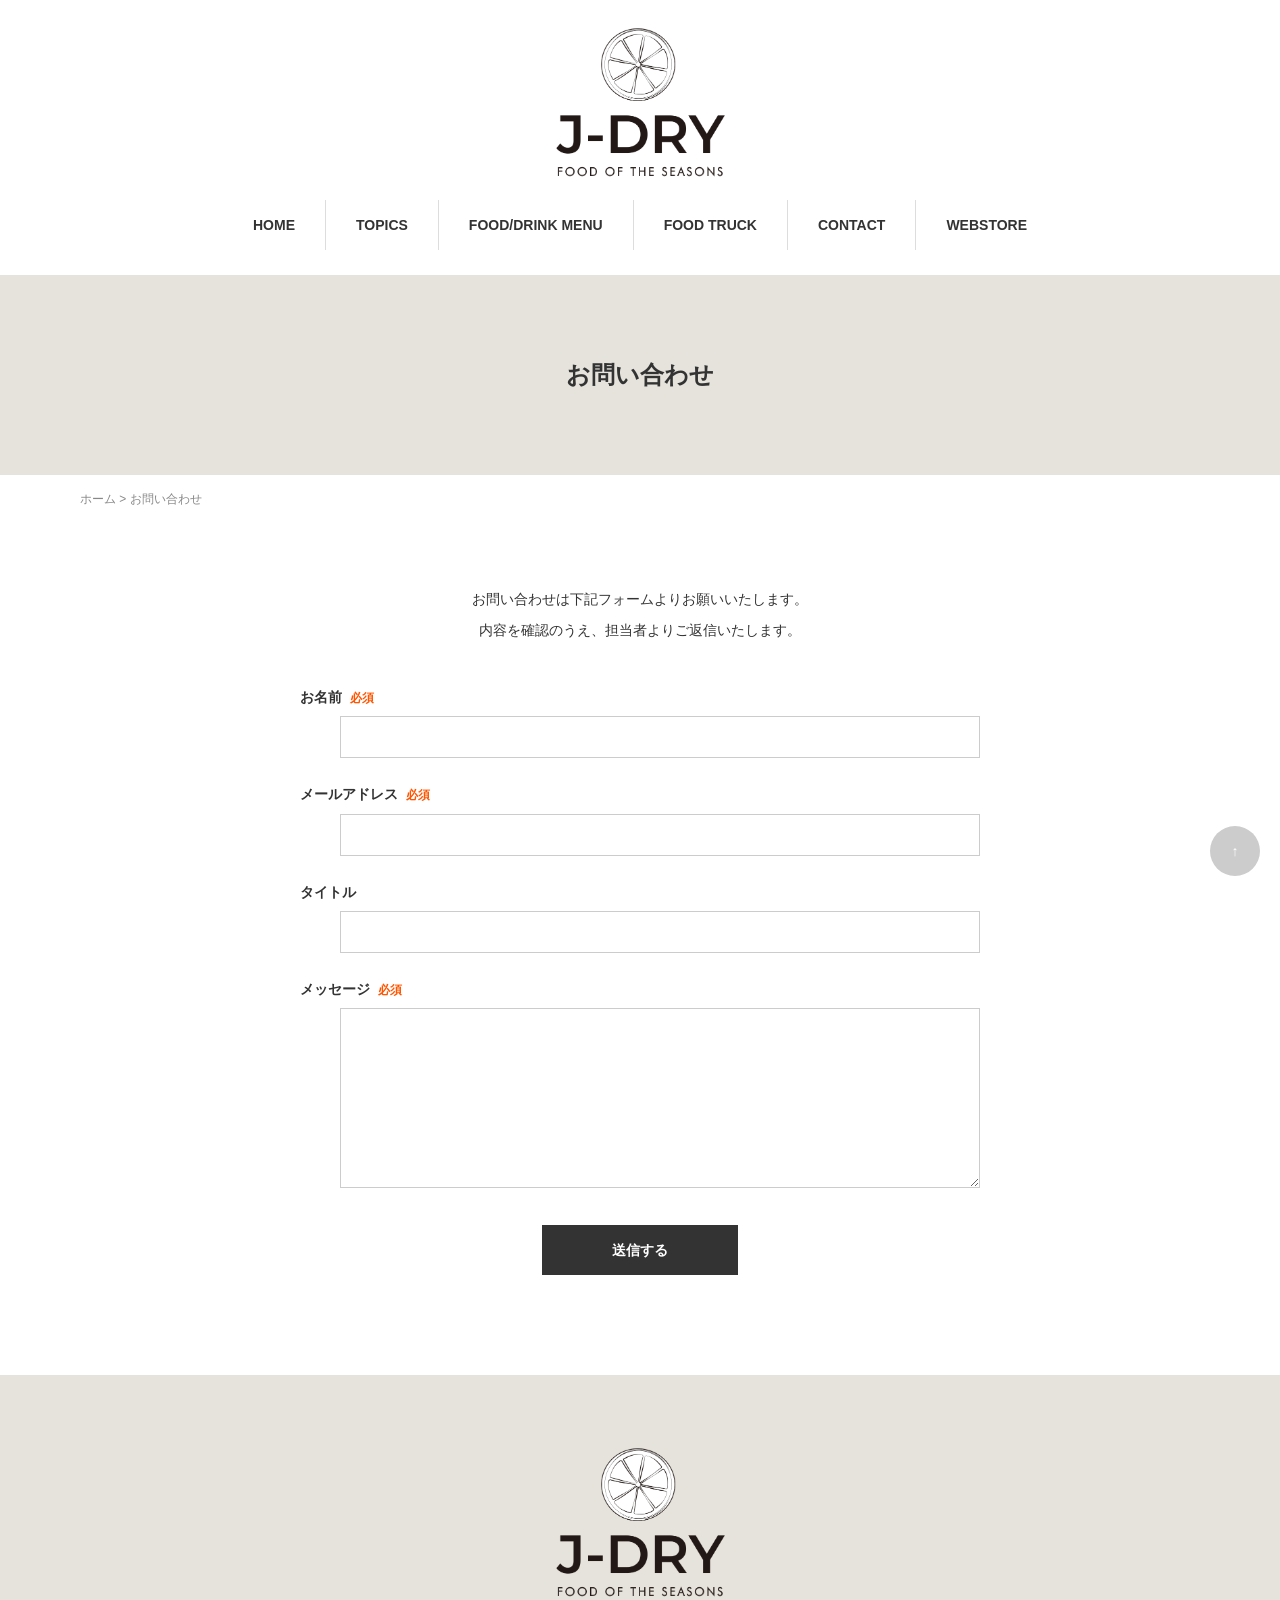
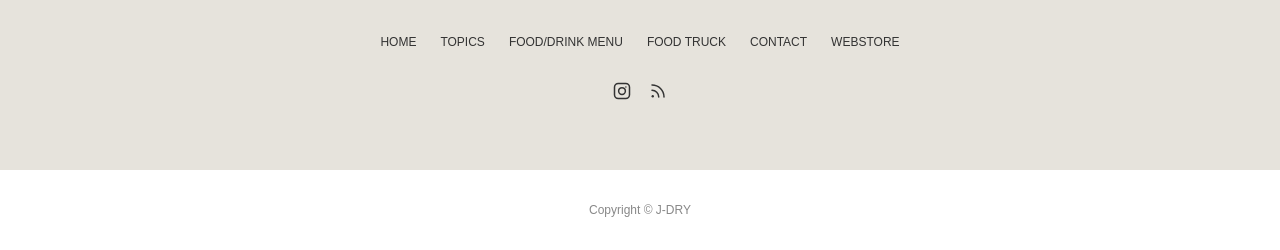
==== contact.html @ d4d10365 "スマホ表示を本物j-dry.comのモバイルレイアウトに全面準拠（社長検収差し戻し対応） - 商品一覧を2カラムグリッド化（本物 #index_menu: 50%幅・ベージュ枠10px・タイトル非表示" ====
<!DOCTYPE html>
<html lang="ja">
<head>
<meta charset="UTF-8">
<meta name="viewport" content="width=device-width, initial-scale=1">
<title>CONTACT | J-DRY</title>
<meta name="description" content="J-DRYへのお問い合わせはこちらから。">
<link rel="stylesheet" href="assets/css/style.css">
</head>
<body>

<!-- ===== ヘッダー ===== -->
<header id="header">
  <div id="header_inner">
    <div id="logo_image"><a href="index.html"><picture><source media="(max-width:820px)" srcset="assets/img/logo_b_s.png"><img src="assets/img/logo-resized.png" alt="J-DRY" width="175"></picture></a></div>
    <input type="checkbox" id="nav_toggle">
    <label class="nav_toggle_btn" for="nav_toggle" aria-label="メニュー"><span></span></label>
    <nav class="global_menu">
      <ul>
        <li><a href="index.html">HOME</a></li>
        <li><a href="topics.html">TOPICS</a></li>
        <li>
          <a href="menu.html">FOOD/DRINK MENU</a>
          <ul>
            <li><a href="menu.html#dryfruit">ドライフルーツ</a></li>
            <li><a href="menu.html#juice">ドライフルーツジュース</a></li>
            <li><a href="menu.html#drink">ドリンク</a></li>
            <li><a href="menu.html#herbtea">ハーブティー</a></li>
            <li><a href="menu.html#syrup">ドライフルーツシロップ</a></li>
            <li><a href="menu.html#granola">グラノーラ</a></li>
            <li><a href="menu.html#other">その他</a></li>
          </ul>
        </li>
        <li><a href="food-truck.html">FOOD TRUCK</a></li>
        <li><a href="contact.html">CONTACT</a></li>
        <li><a href="https://jdryfood8989.base.shop/" target="_blank" rel="noopener">WEBSTORE</a></li>
      </ul>
    </nav>
  </div>
</header>

<div id="main_image3"><h2>お問い合わせ</h2></div>
<div class="container"><p class="breadcrumb"><a href="index.html">ホーム</a> &gt; お問い合わせ</p></div>

<div class="contact_wrap">
  <p class="contact_lead">お問い合わせは下記フォームよりお願いいたします。<br>内容を確認のうえ、担当者よりご返信いたします。</p>

  <!--
    Formspree 送信フォーム（宛先: miegarden8989@gmail.com）
    ▼ 稼働手順: formspree.io で miegarden8989@gmail.com 宛のフォームを作成・認証し、
      発行される https://formspree.io/f/xxxxxxxx の「xxxxxxxx」を下記 action の
      YOUR_FORM_ID と置き換えるだけで送信が有効になります。
      ID 未設定の間は main.js が誤送信を防ぎ、その旨をフォーム上に表示します。
  -->
  <form class="contact_form" action="https://formspree.io/f/YOUR_FORM_ID" method="POST">
    <dl>
      <dt>お名前<span class="req">必須</span></dt>
      <dd><input type="text" name="name" required></dd>
    </dl>
    <dl>
      <dt>メールアドレス<span class="req">必須</span></dt>
      <dd><input type="email" name="email" required></dd>
    </dl>
    <dl>
      <dt>タイトル</dt>
      <dd><input type="text" name="subject"></dd>
    </dl>
    <dl>
      <dt>メッセージ<span class="req">必須</span></dt>
      <dd><textarea name="message" required></textarea></dd>
    </dl>
    <!-- 迷惑メール対策のハニーポット（人間には非表示・bot が入力すると送信破棄） -->
    <input type="text" name="_gotcha" tabindex="-1" autocomplete="off" aria-hidden="true" style="position:absolute;left:-9999px;width:1px;height:1px;overflow:hidden">
    <input type="hidden" name="_subject" value="【J-DRY】お問い合わせ（Webサイト）">
    <p class="form_status" role="status" aria-live="polite" hidden></p>
    <div class="contact_submit"><button type="submit">送信する</button></div>
  </form>
</div>

<!-- ===== フッター ===== -->
<footer>
  <div id="footer_top">
    <div id="footer_top_inner">
      <div id="footer_logo_image"><a href="index.html"><picture><source media="(max-width:820px)" srcset="assets/img/logo_b_s.png"><img src="assets/img/logo-resized.png" alt="J-DRY" width="175"></picture></a></div>
      <ul id="footer_menu_list">
        <li><a href="index.html">HOME</a></li>
        <li><a href="topics.html">TOPICS</a></li>
        <li><a href="menu.html">FOOD/DRINK MENU</a></li>
        <li><a href="food-truck.html">FOOD TRUCK</a></li>
        <li><a href="contact.html">CONTACT</a></li>
        <li><a href="https://jdryfood8989.base.shop/" target="_blank" rel="noopener">WEBSTORE</a></li>
      </ul>
      <ul id="footer_social">
        <li><a href="https://www.instagram.com/jdry.food/" target="_blank" rel="noopener" aria-label="Instagram"><svg class="sns_icon" viewBox="0 0 24 24" width="18" height="18" fill="none" stroke="currentColor" stroke-width="2" stroke-linecap="round" stroke-linejoin="round" aria-hidden="true"><rect x="2" y="2" width="20" height="20" rx="5"/><circle cx="12" cy="12" r="4.5"/><circle cx="17.2" cy="6.8" r="1" fill="currentColor" stroke="none"/></svg></a></li>
        <li><a href="https://j-dry.com/feed" target="_blank" rel="noopener" aria-label="RSS"><svg class="sns_icon" viewBox="0 0 24 24" width="18" height="18" fill="none" stroke="currentColor" stroke-width="2" stroke-linecap="round" aria-hidden="true"><path d="M4 11a9 9 0 0 1 9 9"/><path d="M4 4a16 16 0 0 1 16 16"/><circle cx="5" cy="19" r="1.6" fill="currentColor" stroke="none"/></svg></a></li>
      </ul>
    </div>
  </div>
  <div id="footer_bottom"><p id="copyright">Copyright &copy; J-DRY</p></div>
</footer>

<a id="return_top" href="#" aria-label="ページ上部へ戻る">↑</a>
<script src="assets/js/main.js"></script>
</body>
</html>
---- assets/css/style.css ----
@charset "utf-8";
/* =========================================================
   J-DRY 静的サイト  —  現サイト(TCD sweety_tcd029)準拠の再現CSS
   色: 本文#333 / アクセント#FF5500 / ベージュ#e6e3dc
   本文: Arial系 / 見出し: 明朝系
========================================================= */

:root{
  --accent:#FF5500;
  --base:#333333;
  --beige:#e6e3dc;
  --beige-line:#ddd;
  --container:1160px;
  --mincho: Garamond,"Times New Roman","游明朝","Yu Mincho","游明朝体","YuMincho","ヒラギノ明朝 Pro W3","Hiragino Mincho Pro","HGS明朝E","ＭＳ Ｐ明朝","MS PMincho",serif;
}

*,*::before,*::after{ box-sizing:border-box; }
html{ -webkit-text-size-adjust:100%; text-size-adjust:100%; }
body{
  margin:0; color:var(--base); font-size:14px; line-height:1.6;
  font-family:Arial,"ヒラギノ角ゴ Pro W3","Hiragino Kaku Gothic Pro","メイリオ",Meiryo,sans-serif;
  background:#fff;
}
img{ max-width:100%; height:auto; vertical-align:top; }
a{ color:var(--base); text-decoration:none; transition:color .2s; }
a:hover{ color:var(--accent); }
ol,ul{ list-style:none; margin:0; padding:0; }
h1,h2,h3,p{ margin:0; }

.container{ width:var(--container); max-width:100%; margin:0 auto; padding:0 20px; }
.mincho{ font-family:var(--mincho); }
.clearfix::after{ content:""; display:block; clear:both; }

/* リンクボタン --------------------------------------------------- */
.link_button{
  display:inline-block; height:50px; line-height:50px; padding:0 60px;
  color:#fff !important; font-weight:bold; background:var(--base); transition:background .2s;
}
.link_button:hover{ background:var(--accent); color:#fff !important; }

/* =========================================================
   ヘッダー / グローバルナビ
========================================================= */
#header{ position:relative; text-align:center; z-index:20; }
#header_inner{ padding:25px 0; }
#logo_image{ margin-bottom:20px; }
#logo_image img{ height:auto; }

.global_menu{ display:inline-block; font-weight:bold; }
.global_menu > ul{ display:inline-flex; height:50px; }
.global_menu > ul > li{ position:relative; border-left:1px solid var(--beige-line); }
.global_menu > ul > li:first-child{ border-left:none; }
.global_menu > ul > li > a{
  display:block; height:50px; line-height:50px; padding:0 30px; font-size:14px; white-space:nowrap;
}
/* ドロップダウン */
.global_menu ul ul{
  position:absolute; top:50px; left:0; width:220px; display:none; z-index:30;
  box-shadow:0 6px 18px rgba(0,0,0,.12);
}
.global_menu > ul > li:hover > ul{ display:block; }
.global_menu ul ul li{ border:none; }
.global_menu ul ul a{
  display:block; padding:14px 20px 12px; font-size:14px; font-weight:400; text-align:left;
  color:#fff; background:var(--base);
}
.global_menu ul ul a:hover{ background:var(--accent); color:#fff; }

/* モバイル用ハンバーガー（PCでは非表示） */
#nav_toggle{ display:none; }
.nav_toggle_btn{ display:none; }

/* =========================================================
   ページ見出し（下層ページ）
========================================================= */
/* 写真バナー（TOPICS / MENU など） */
#main_image{ width:100%; overflow:hidden; }
#main_image img{ width:100%; display:block; }
/* ベージュ帯（CONTACT / FOOD TRUCK など） */
#main_image3{ background:var(--beige); text-align:center; }
#main_image3 h2{ height:200px; line-height:200px; font-size:24px; font-weight:bold; font-family:var(--mincho); }

/* パンくず */
.breadcrumb{ font-size:12px; color:#888; padding:15px 0; }
.breadcrumb a{ color:#888; }
.breadcrumb a:hover{ color:var(--accent); }

/* =========================================================
   トップ: メインスライダー
========================================================= */
#top_slider{ position:relative; overflow:hidden; background:#fff; }
#top_slider .slides{ position:relative; }
#top_slider .slide{ display:none; }
#top_slider .slide.is-active{ display:block; }
#top_slider .slide img{ width:100%; display:block; }
.slider_dots{ position:absolute; left:0; right:0; bottom:15px; text-align:center; }
.slider_dots button{
  width:12px; height:12px; margin:0 6px; padding:0; border:none; border-radius:50%;
  background:#fff; cursor:pointer; text-indent:-9999px; overflow:hidden;
}
.slider_dots button.is-active,.slider_dots button:hover{ background:var(--base); }

/* スマホ用メインスライダー（本物のsp_mainvisual準拠・PCでは非表示） */
#sp_slider{ display:none; overflow:hidden; background:#fff; }
#sp_slider .slide{ display:none; }
#sp_slider .slide.is-active{ display:block; }
#sp_slider img{ width:100%; display:block; }

/* =========================================================
   トップ: ベージュ 2カラム帯 (content1 / content2)
========================================================= */
.index_band{ background:var(--beige); }
/* 本物準拠: セクション幅1160px固定・左右余白0・皿画像580px（テキスト560px）。
   本物は非レスポンシブで1160px未満は横スクロール。820px以下で縦積みに切替。 */
.index_band .band_inner{ display:flex; align-items:center; gap:20px; padding:50px 0; width:var(--container); margin:0 auto; }
.index_band .band_text{ flex:1 1 560px; }
.index_band .band_image{ flex:0 0 auto; }
.index_band .headline{ font-size:28px; line-height:1.8; font-weight:bold; margin:0 0 10px; font-family:var(--mincho); }
.index_band .desc{ font-size:14px; line-height:2.2; margin:0 0 30px; }
.index_band.reverse .band_inner{ flex-direction:row-reverse; }

/* =========================================================
   商品グリッド (トップ index_menu / メニュー archive)
========================================================= */
.section_menu{ width:var(--container); margin:0 auto; padding:80px 0; }
.menu_head{ display:flex; flex-wrap:wrap; align-items:flex-start; margin:0 0 50px; gap:20px; }
.menu_head .headline{ flex:1 1 500px; font-size:28px; line-height:1.8; font-weight:bold; font-family:var(--mincho); }
.menu_head .desc{ flex:1 1 500px; font-size:14px; line-height:2.2; }

/* 本物準拠: 4列・タイル外形266px（画像240px＋13pxベージュ枠）・横33px/縦30px間隔。
   本物同様に負のマージンでグリッドを1200pxへ広げ4列を確保。 */
.product_grid{ display:flex; flex-wrap:wrap; gap:30px 33px; margin-right:-40px; }
.product_grid .product{
  width:266px; height:266px; position:relative; overflow:hidden; border:13px solid var(--beige);
}
.product_grid .product .thumb{ display:block; width:100%; height:100%; cursor:pointer; }
.product_grid .product img{ width:100%; height:100%; object-fit:cover; display:block; }
.product_grid .product .title{
  position:absolute; left:0; bottom:0; width:100%; padding:15px 10px; text-align:center;
  color:#fff !important; background:rgba(0,0,0,.45); transform:translateY(100%); transition:transform .25s;
  font-size:13px; line-height:1.5; z-index:2;
}
.product_grid .product:hover .title{ transform:translateY(0); }
.product_grid .product .title:hover{ color:#fff !important; }
.product_grid .product.coming .title{ transform:translateY(0); background:rgba(0,0,0,.35); }

/* 一覧下のボタン */
.archive_button{ text-align:center; margin-top:50px; }

/* 新商品バッジ */
.product .badge_new{
  position:absolute; top:0; left:0; z-index:2; background:var(--accent); color:#fff;
  font-size:11px; font-weight:bold; padding:4px 10px; letter-spacing:.05em;
}

/* =========================================================
   メニューアーカイブ（カテゴリー別・説明付き）
========================================================= */
#menu_archive{ width:var(--container); max-width:100%; margin:0 auto; padding:20px 20px 60px; }
/* 導入文（見出し左・説明右） */
.menu_intro{ display:flex; flex-wrap:wrap; gap:10px 40px; margin:0 0 60px; }
.menu_intro .headline{ flex:1 1 500px; font-size:28px; font-weight:bold; line-height:1.8; font-family:var(--mincho); }
.menu_intro .desc{ flex:1 1 500px; font-size:14px; line-height:2.2; }
.menu_category{ margin:0 0 70px; }
.menu_category .cat_head{ font-size:28px; font-weight:400; line-height:1.8; margin:0 0 25px; font-family:var(--mincho); border-bottom:1px solid var(--beige-line); padding-bottom:12px; }
.menu_category .cat_head span{ font-weight:bold; margin-right:15px; }
.menu_items{ display:grid; grid-template-columns:repeat(4,1fr); gap:24px 26px; }
.menu_item{ width:100%; }
.menu_item .thumb{ position:relative; width:100%; aspect-ratio:1/1; border:14px solid var(--beige); display:block; overflow:hidden; }
.menu_item .thumb img{ width:100%; height:100%; object-fit:cover; display:block; }
.menu_item .thumb::after{ content:""; position:absolute; inset:0; box-shadow:inset 0 0 0 0 rgba(255,255,255,0); transition:box-shadow .2s; }
.menu_item .thumb:hover::after{ box-shadow:inset 0 0 0 10px rgba(255,255,255,.3); }
.menu_item .title{ display:block; font-size:14px; font-weight:bold; line-height:1.6; margin:12px 0 8px; }
/* 一覧では商品名のみ表示（説明文は非表示。ライトボックス用に情報は残す） */
.menu_item .excerpt{ display:none; }

/* ライトボックス（画像拡大） */
.lightbox_overlay{
  position:fixed; inset:0; background:rgba(255,255,255,.9); z-index:1000;
  display:none; align-items:center; justify-content:center; cursor:pointer; padding:20px; overflow:hidden;
}
.lightbox_overlay.is-open{ display:flex; animation:lb-overlay-fade .25s ease; }
@keyframes lb-overlay-fade{ from{ opacity:0; } to{ opacity:1; } }
.lightbox_overlay img{
  max-width:90vw; max-height:85vh; box-shadow:0 4px 30px rgba(0,0,0,.25); background:#fff;
  cursor:pointer; will-change:transform,opacity;
}
/* ローディング（imagelightbox標準表示を再現） */
.lb_loading, .lb_loading div{ border-radius:50%; box-sizing:content-box; }
.lb_loading{
  display:none; width:40px; height:40px; background:rgba(0,0,0,.5);
  position:fixed; z-index:1002; top:50%; left:50%; padding:10px; margin:-40px 0 0 -40px;
  box-shadow:0 0 40px rgba(0,0,0,.75);
}
.lb_loading div{
  width:40px; height:40px; background:#fff;
  animation:imagelightbox-loading .5s ease infinite;
}
@keyframes imagelightbox-loading{
  from{ opacity:.5; transform:scale(.6); }
  50% { opacity:1; transform:scale(1); }
  to  { opacity:.5; transform:scale(.6); }
}
/* キャプション（商品名の帯）imagelightbox標準を再現 */
.lb_caption{
  display:none; position:fixed; left:0; right:0; bottom:0; z-index:1003;
  text-align:center; font-weight:bold; font-size:14px; color:#fff; padding:20px;
  background:rgba(0,0,0,.6); border-top:1px solid #333; box-shadow:0 0 5px 0 rgba(0,0,0,.5);
}

/* =========================================================
   Topics / お知らせ
========================================================= */
.section_topics{ width:var(--container); max-width:100%; margin:0 auto; padding:20px 20px 100px; }
.section_topics .headline{ font-size:36px; font-weight:400; line-height:1.6; margin:0 0 20px; font-family:var(--mincho); }
.news_list li{ border-bottom:1px dotted var(--beige-line); padding:0 0 20px; margin:0 0 20px; }
.news_list .date{ font-size:14px; font-weight:bold; margin-right:15px; }
.news_list .title{ font-size:14px; }
/* HOMEお知らせのサムネイル（本物はモバイルのみ表示） */
.news_thumb{ display:none; }

/* アーカイブ一覧（TOPICSページ） */
.archive_headline{ font-size:28px; font-weight:bold; line-height:1.8; margin:0 0 30px; font-family:var(--mincho); }
#archive_post_list li{ border-bottom:1px dotted var(--beige-line); padding:0 0 40px; margin:0 0 30px; display:flex; gap:25px; align-items:flex-start; }
#archive_post_list .image{ flex:0 0 355px; width:355px; height:210px; display:block; position:relative; overflow:hidden; }
#archive_post_list .image img{ width:355px; height:210px; object-fit:cover; display:block; }
#archive_post_list .image::after{ content:""; position:absolute; inset:0; box-shadow:inset 0 0 0 0 rgba(255,255,255,0); transition:box-shadow .2s; }
#archive_post_list .image:hover::after{ box-shadow:inset 0 0 0 10px rgba(255,255,255,.3); }
#archive_post_list .right_content{ flex:1 1 auto; }
#archive_post_list .title{ font-size:20px; font-weight:400; line-height:1.8; margin:5px 0 10px; }
#archive_post_list .meta{ margin:0 0 12px; }
#archive_post_list .date{ font-size:14px; font-weight:bold; margin-right:15px; }
#archive_post_list .cat{ font-size:12px; }
#archive_post_list .excerpt{ font-size:14px; line-height:2.2; word-break:break-all; }

/* =========================================================
   Instagram セクション
========================================================= */
.section_insta{ width:var(--container); max-width:100%; margin:0 auto; padding:20px 20px 100px; text-align:center; }
.section_insta .headline{ font-size:36px; font-weight:400; line-height:1.6; margin:0 0 10px; font-family:var(--mincho); }
.section_insta .insta_account{ font-size:14px; margin:0 0 30px; }
.insta_feed{ display:grid; grid-template-columns:repeat(6,1fr); gap:10px; }
.insta_feed a{ position:relative; display:block; aspect-ratio:1/1; overflow:hidden; background:var(--beige); }
.insta_feed img{ width:100%; height:100%; object-fit:cover; transition:transform .3s; }
.insta_feed a:hover img{ transform:scale(1.06); }
.insta_placeholder{
  display:flex; align-items:center; justify-content:center; aspect-ratio:1/1;
  background:var(--beige); color:#a99; font-size:11px; text-align:center; padding:8px;
}
.insta_follow{ margin-top:30px; }

/* =========================================================
   FOOD TRUCK ページ
========================================================= */
.ft_hero{ position:relative; }
.ft_hero img{ width:100%; display:block; }
.ft_section{ width:var(--container); max-width:100%; margin:0 auto; padding:80px 20px; }
.ft_lead{ max-width:820px; margin:0 auto 60px; text-align:center; }
.ft_lead .desc{ font-size:15px; line-height:2.2; }
.ft_row{ display:flex; align-items:center; gap:50px; margin:0 0 60px; }
.ft_row:last-child{ margin-bottom:0; }
.ft_row.reverse{ flex-direction:row-reverse; }
.ft_row .ft_text{ flex:1 1 50%; }
.ft_row .ft_image{ flex:1 1 50%; }
.ft_row .ft_image img{ width:100%; display:block; }
.ft_row .ft_year{ font-size:13px; font-weight:bold; letter-spacing:.12em; color:var(--accent); margin:0 0 8px; }
.ft_row .headline{ font-size:24px; font-weight:bold; line-height:1.6; margin:0 0 20px; font-family:var(--mincho); }
.ft_row .desc{ font-size:14px; line-height:2.2; }
.ft_placeholder{
  display:flex; align-items:center; justify-content:center; min-height:280px;
  background:var(--beige); color:#a99; font-size:13px; border:1px dashed #c9c2b6;
}
.ft_schedule{ background:var(--beige); }
.ft_schedule .inner{ width:var(--container); max-width:100%; margin:0 auto; padding:60px 20px; }
.ft_schedule h2{ text-align:center; font-size:28px; font-weight:400; font-family:var(--mincho); margin:0 0 30px; }
.ft_schedule table{ width:100%; max-width:720px; margin:0 auto; border-collapse:collapse; background:#fff; }
.ft_schedule th,.ft_schedule td{ border:1px solid var(--beige-line); padding:14px 18px; font-size:14px; text-align:left; }
.ft_schedule th{ background:#f6f4ef; width:200px; white-space:nowrap; }

.note_placeholder{ font-size:12px; color:#b08; background:#fff6f2; border:1px solid #ffd9c9; padding:10px 14px; border-radius:4px; margin:0 0 30px; }

/* =========================================================
   CONTACT フォーム
========================================================= */
.contact_wrap{ width:720px; max-width:100%; margin:0 auto; padding:60px 20px 100px; }
.contact_lead{ text-align:center; font-size:14px; line-height:2.2; margin:0 0 40px; }
.contact_form dl{ margin:0 0 25px; }
.contact_form dt{ font-weight:bold; font-size:14px; margin:0 0 8px; }
.contact_form dt .req{ color:var(--accent); font-size:12px; margin-left:8px; }
.contact_form input[type=text],
.contact_form input[type=email],
.contact_form textarea{
  width:100%; padding:12px 14px; border:1px solid #ccc; font-size:14px; font-family:inherit; background:#fff;
}
.contact_form input:focus,.contact_form textarea:focus{ outline:none; border-color:var(--accent); }
.contact_form textarea{ min-height:180px; resize:vertical; }
.form_status{ margin:20px 0 0; padding:14px 16px; border-radius:4px; font-size:14px; line-height:1.7; text-align:center; }
.form_status.is-pending{ background:#f3f1ec; color:var(--base); }
.form_status.is-success{ background:#eaf5ea; color:#2e7d32; border:1px solid #c3e2c3; }
.form_status.is-error{ background:#fdecea; color:#c0392b; border:1px solid #f5c6c0; }
.contact_submit{ text-align:center; margin-top:30px; }
.contact_submit button:disabled{ opacity:.6; cursor:default; }
.contact_submit button{
  height:50px; line-height:50px; padding:0 70px; border:none; cursor:pointer;
  color:#fff; font-weight:bold; background:var(--base); transition:background .2s; font-size:14px;
}
.contact_submit button:hover{ background:var(--accent); }

/* =========================================================
   フッター
========================================================= */
#footer_top{ background:var(--beige); }
#footer_top_inner{ width:var(--container); max-width:100%; margin:0 auto; padding:70px 20px; text-align:center; }
#footer_logo_image{ margin-bottom:30px; }
#footer_menu_list{ display:flex; flex-wrap:wrap; justify-content:center; gap:10px 24px; margin:0 auto 30px; }
#footer_menu_list a{ font-size:12px; }
#footer_social{ display:flex; justify-content:center; gap:18px; }
#footer_social a{ display:block; color:#333; }
#footer_social a:hover{ color:var(--accent); }
#footer_social svg{ display:block; }
#footer_bottom{ height:80px; }
#copyright{ text-align:center; line-height:80px; font-size:12px; color:#888; }

/* ページ上部へ戻る */
#return_top{ position:fixed; right:20px; bottom:24px; width:50px; height:50px; border-radius:50%;
  background:#ccc; color:#fff; display:flex; align-items:center; justify-content:center; z-index:40; transition:background .2s; }
#return_top:hover{ background:var(--base); color:#fff; }

/* =========================================================
   レスポンシブ
========================================================= */
@media (max-width:1000px){
  .insta_feed{ grid-template-columns:repeat(3,1fr); }
  .menu_items{ grid-template-columns:repeat(3,1fr); }
}
@media (max-width:820px){
  /* =====================================================
     モバイル表示（本物 sweety_tcd029/mobile/style-mobile2.css 準拠）
  ===================================================== */

  /* --- ヘッダー: ロゴ左（横型ロゴ・高さ20px）＋ハンバーガー右 --- */
  #header{ height:60px; text-align:left; }
  #header_inner{ display:flex; align-items:center; height:60px; padding:0; }
  #logo_image{ margin:0; padding-left:15px; }
  #logo_image img{ height:20px; width:auto; }

  /* ハンバーガーボタン（本物 a.menu_button: 60x60・枠なし・#888の三本線） */
  .nav_toggle_btn{
    display:block; position:absolute; top:0; right:0; width:60px; height:60px;
    border:none; background:transparent; cursor:pointer; border-radius:0;
  }
  .nav_toggle_btn span{ position:absolute; left:21px; top:29px; width:18px; height:2px; background:#888; transition:.25s; }
  .nav_toggle_btn span::before,.nav_toggle_btn span::after{
    content:""; position:absolute; left:0; width:18px; height:2px; background:#888; transition:.25s;
  }
  .nav_toggle_btn span::before{ top:-6px; } .nav_toggle_btn span::after{ top:6px; }
  #nav_toggle:checked ~ .nav_toggle_btn{ background:#333; }
  #nav_toggle:checked ~ .nav_toggle_btn span,
  #nav_toggle:checked ~ .nav_toggle_btn span::before,
  #nav_toggle:checked ~ .nav_toggle_btn span::after{ background:#fff; }

  /* グローバルメニュー（本物 #global_menu: 黒帯・高さ50px・下層は濃色+左インデント） */
  .global_menu{ display:block; font-weight:normal; }
  .global_menu > ul{
    display:none; flex-direction:column; height:auto; text-align:left;
    position:absolute; top:60px; left:0; width:100%; z-index:30;
    box-shadow:1px 2px 1.5px rgba(0,0,0,.1);
  }
  #nav_toggle:checked ~ .global_menu > ul{ display:flex; }
  .global_menu > ul > li{ border:none; }
  .global_menu > ul > li > a{ height:50px; line-height:50px; padding:0 15px; font-size:13px; font-weight:normal; color:#fff; background:#333; }
  .global_menu > ul > li > a:hover{ color:#fff; background:#333; }
  .global_menu ul ul{ position:static; width:100%; display:block; box-shadow:none; }
  .global_menu ul ul a{ background:#222; color:#fff; padding:0 15px 0 28px; height:50px; line-height:50px; font-size:13px; }
  .global_menu ul ul a:hover{ background:var(--accent); color:#fff; }

  /* --- メインビジュアル: PC用スライダーを隠しスマホ用(sp_mainvisual)を表示 --- */
  #top_slider{ display:none; }
  #sp_slider{ display:block; }

  /* --- ベージュ帯 (本物 #index_content1/2: padding25/30px 15px・画像幅90%) --- */
  .index_band .band_inner{ display:flex; flex-direction:column; align-items:stretch; gap:0; text-align:left; width:auto; max-width:100%; padding:25px 15px; }
  .index_band .headline{ font-size:18px; line-height:1.6; margin:0 0 10px; }
  .index_band .desc{ font-size:14px; line-height:2; margin:0 0 12px; }
  .index_band .band_image{ flex:none; width:90%; margin:10px auto 0; }
  .index_band .band_image img{ width:100%; height:auto; max-width:none; }
  .index_band.reverse .band_inner{ flex-direction:column-reverse; padding:30px 15px; }
  .index_band.reverse .band_image{ margin:0 auto 30px; }
  .index_band .link_button{ display:block; width:max-content; max-width:100%; height:auto; line-height:1.7; padding:14px 24px; margin:10px auto 0; text-align:center; white-space:normal; }

  /* --- 商品一覧 (本物 #index_menu: 2カラム・枠10px・タイトル非表示) --- */
  .section_menu{ width:auto; max-width:100%; padding:40px 15px 30px; }
  .menu_head{ margin:0 0 40px; gap:10px; }
  .menu_head .headline{ font-size:18px; line-height:1.6; flex:1 1 auto; }
  .menu_head .desc{ font-size:14px; line-height:2; flex:1 1 auto; }
  .product_grid{ gap:0; margin-right:0; justify-content:flex-start; }
  .product_grid .product{ width:calc(50% - 8px); height:auto; aspect-ratio:1/1; border:10px solid var(--beige); margin:0 15px 15px 0; }
  .product_grid .product:nth-child(even){ margin-right:0; }
  .product_grid .product .title{ display:none; }
  .archive_button{ margin-top:15px; }

  /* --- メニューアーカイブ (本物: サムネ120px左・タイトル16px・説明12px表示) --- */
  #menu_archive{ padding:40px 15px; }
  .menu_intro{ margin:0 0 30px; }
  .menu_intro .headline{ font-size:18px; line-height:1.6; }
  .menu_intro .desc{ font-size:12px; line-height:2; }
  .menu_category{ margin:0 0 40px; }
  .menu_category .cat_head{ font-size:21px; margin:0 0 25px; }
  .menu_items{ display:block; }
  .menu_item{ margin:0 0 20px; overflow:hidden; }
  .menu_item .thumb{ float:left; width:120px; height:120px; aspect-ratio:auto; border:7px solid var(--beige); margin:0 15px 0 0; }
  .menu_item .title{ font-size:16px; margin:0 0 10px; }
  .menu_item .excerpt{ display:block; font-size:12px; line-height:2; margin:0; }

  /* --- HOMEお知らせ (本物 #index_news_blog: サムネ100px左・日付12px・題14px) --- */
  .section_topics{ width:auto; max-width:100%; padding:30px 15px 40px; }
  .section_topics .headline{ font-size:24px; font-weight:bold; margin:0 0 10px; }
  .news_list li{ overflow:hidden; }
  .news_thumb{ display:block; float:left; width:100px; height:100px; margin:0 15px 0 0; overflow:hidden; }
  .news_thumb img{ width:100%; height:100%; object-fit:cover; }
  .news_list .date{ display:block; font-size:12px; line-height:2; margin:0; }
  .news_list .title{ font-size:14px; font-weight:bold; line-height:2; }

  /* --- TOPICSアーカイブ --- */
  .archive_headline{ font-size:18px; line-height:1.6; }
  #archive_post_list li{ flex-direction:column; padding:0 0 30px; margin:0 0 20px; }
  #archive_post_list .image{ flex:0 0 auto; width:100%; height:auto; max-width:355px; }
  #archive_post_list .image img{ width:100%; height:auto; }
  #archive_post_list .title{ font-size:14px; font-weight:bold; }
  #archive_post_list .excerpt{ font-size:12px; line-height:2; }

  /* --- Instagram (本物モバイルは3カラム) --- */
  .section_insta{ width:auto; max-width:100%; padding:30px 15px 40px; }
  .section_insta .headline{ font-size:24px; }
  .insta_feed{ grid-template-columns:repeat(3,1fr); gap:4px; }
  .insta_follow{ margin-top:20px; }

  /* --- FOOD TRUCK (本物 page_template: padding40px 15px・見出し18px) --- */
  .ft_section{ padding:40px 15px; }
  .ft_lead{ margin:0 auto 40px; }
  .ft_row,.ft_row.reverse{ flex-direction:column; align-items:stretch; gap:20px; margin:0 0 40px; }
  .ft_row .headline{ font-size:18px; }
  .ft_schedule .inner{ padding:40px 15px; }
  .ft_schedule h2{ font-size:21px; }
  .ft_schedule th{ width:auto; white-space:normal; }
  .ft_schedule th,.ft_schedule td{ padding:10px 12px; }

  /* --- ページ見出し帯・パンくず (本物 #main_image3: padding40px 15px・21px) --- */
  #main_image3{ padding:40px 15px; }
  #main_image3 h2{ height:auto; line-height:1.6; font-size:21px; }
  .breadcrumb{ font-size:10px; padding:12px 0; }

  /* --- CONTACT --- */
  .contact_wrap{ padding:40px 15px 60px; }

  /* --- フッター (本物: 横型ロゴ・メニューリスト非表示・コピーライト60px) --- */
  #footer_top_inner{ padding:40px 20px; }
  #footer_logo_image{ margin:0 0 20px; padding-top:10px; }
  #footer_logo_image img{ width:auto; height:45px; margin:0 auto; }
  #footer_menu_list{ display:none; }
  #footer_bottom{ height:60px; }
  #copyright{ line-height:60px; }

  /* --- ページ上部へ戻る (本物 #return_top2: 右下60x60の角型) --- */
  #return_top{ right:0; bottom:0; width:60px; height:60px; border-radius:0; }
}
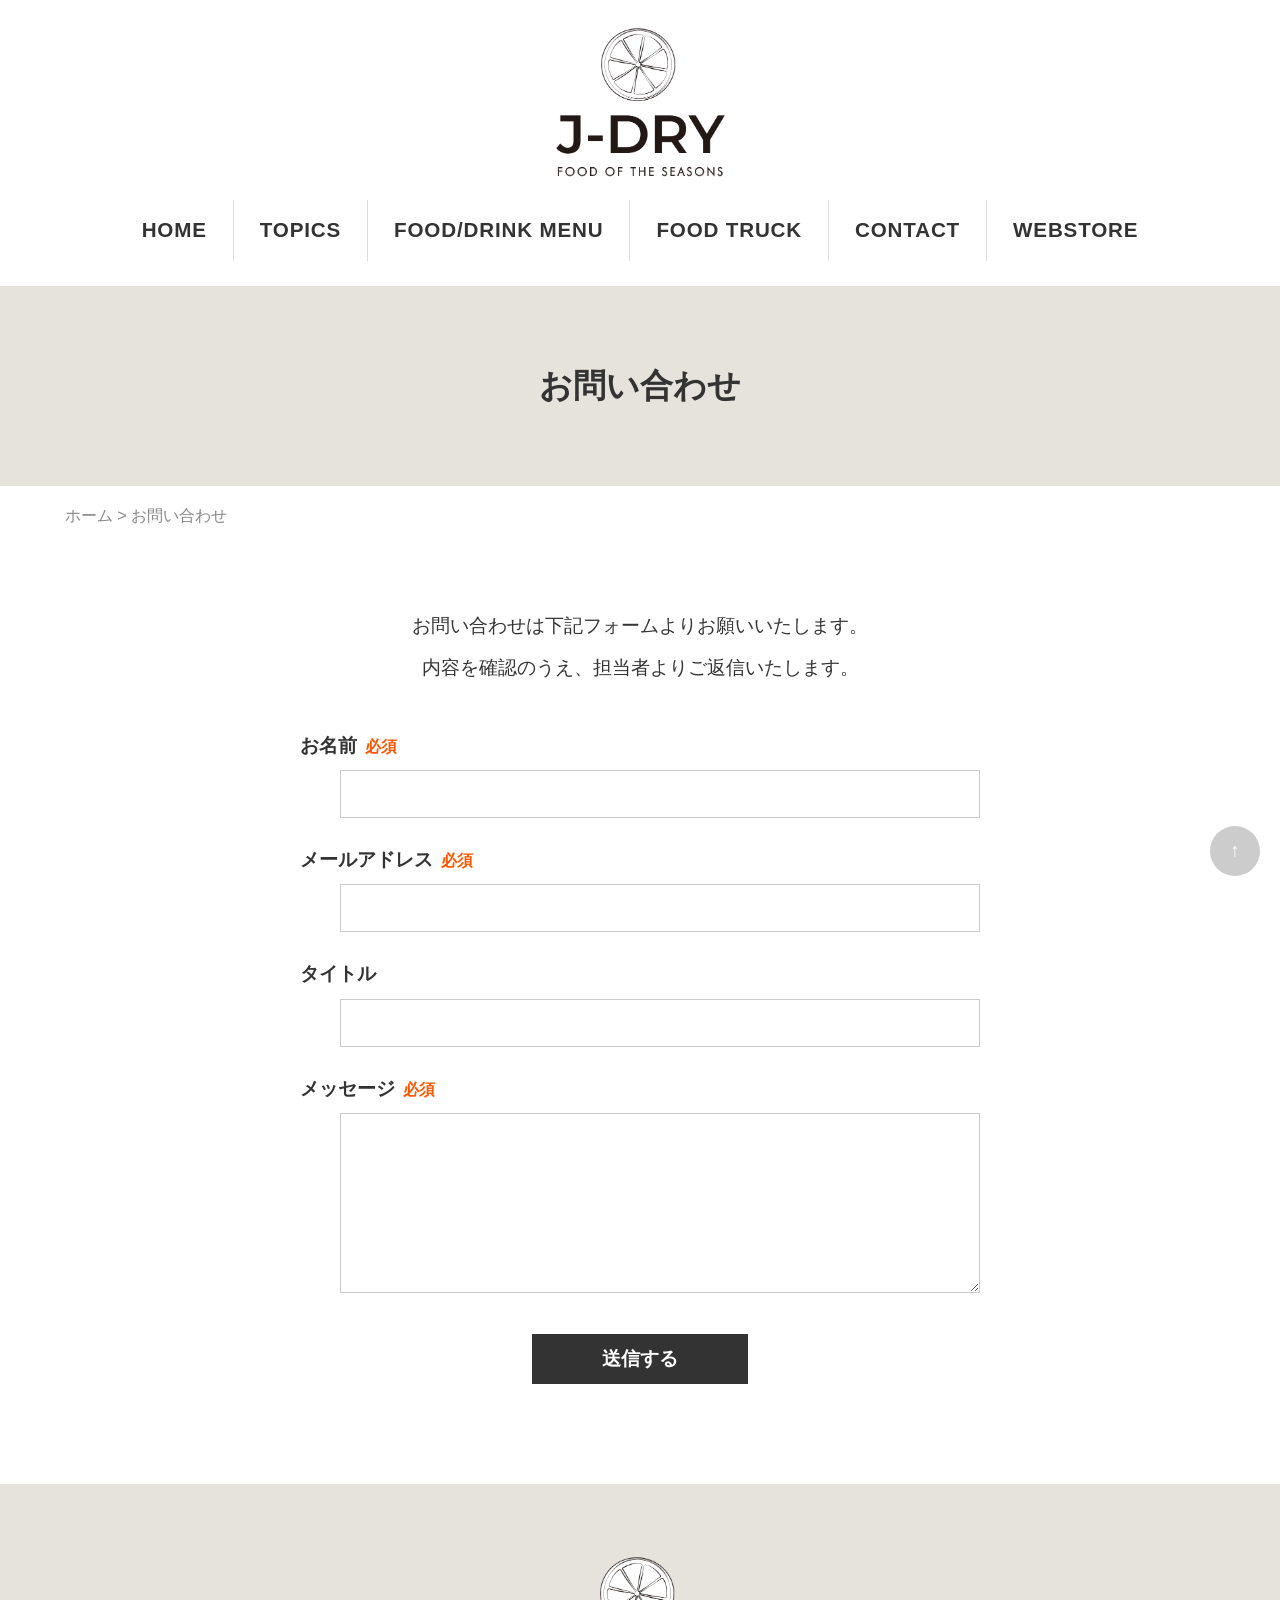
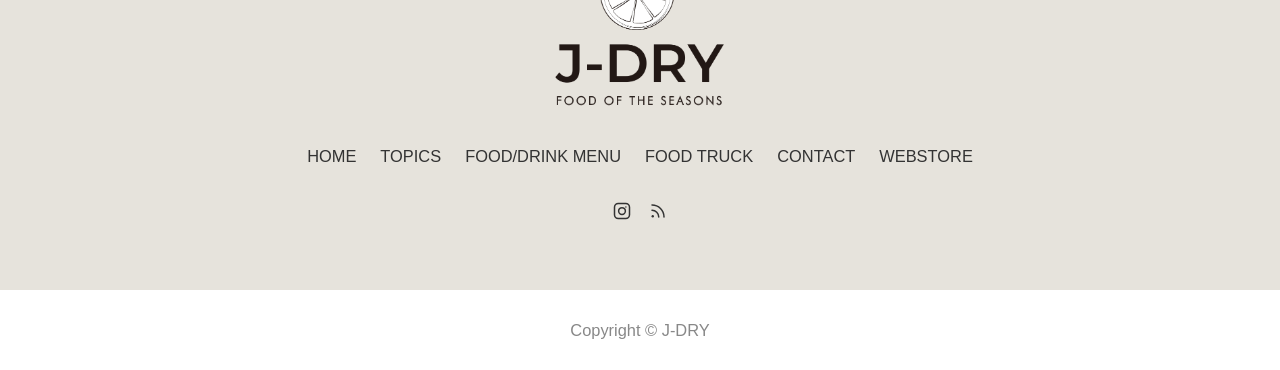
==== commit 087091e0: "本文を差し替えてサイズを整理／ドリンクをドライフルーツジュースに統合 ■ 1. トップの文章を差し替え（社長からの改稿版）    ・リード文＝「とことんこだわった国産原料のドライフルーツを、素材そのま" ====
--- a/contact.html
+++ b/contact.html
@@ -23,8 +23,7 @@
           <a href="menu.html">FOOD/DRINK MENU</a>
           <ul>
             <li><a href="menu.html#dryfruit">ドライフルーツ</a></li>
-            <li><a href="menu.html#juice">ドライフルーツジュース</a></li>
-            <li><a href="menu.html#drink">ドリンク</a></li>
+            <li><a href="menu.html#drink">ドライフルーツジュース</a></li>
             <li><a href="menu.html#herbtea">ハーブティー</a></li>
             <li><a href="menu.html#syrup">ドライフルーツシロップ</a></li>
             <li><a href="menu.html#granola">グラノーラ</a></li>
--- a/assets/css/style.css
+++ b/assets/css/style.css
@@ -10,14 +10,24 @@
   --base:#333333;
   --beige:#e6e3dc;
   --beige-line:#ddd;
-  --container:1160px;
+  /* ★2026-09-08 社長「もっと幅を使い文字大きく」。
+     1160px 固定だと 3840px の画面で 2680px が余っていた（実測）。
+     小さい画面では今までどおり、大きい画面ほど広く使う。 */
+  --container: min(2400px, 93vw);
   --mincho: Garamond,"Times New Roman","游明朝","Yu Mincho","游明朝体","YuMincho","ヒラギノ明朝 Pro W3","Hiragino Mincho Pro","HGS明朝E","ＭＳ Ｐ明朝","MS PMincho",serif;
 }
 
 *,*::before,*::after{ box-sizing:border-box; }
-html{ -webkit-text-size-adjust:100%; text-size-adjust:100%; }
+html{
+  -webkit-text-size-adjust:100%; text-size-adjust:100%;
+  /* ★2026-09-08 文字サイズの基準。社長「ブラウザだとかなり文字小さい」を受けて設定。
+     ・本文の基準を 14px → 16px 相当へ引き上げた（Webの本文は16px以上が読みやすさの下限）
+     ・画面幅に追従させるので、4Kの大画面では最大20pxまで伸び、スマホでは16pxに収まる
+     ・以下の font-size はすべて rem（この基準の倍数）にしてあるので、ここ1行で全体が動く */
+  font-size: clamp(16px, 0.32vw + 15px, 28px);
+}
 body{
-  margin:0; color:var(--base); font-size:14px; line-height:1.6;
+  margin:0; color:var(--base); font-size:1rem; line-height:1.75;
   font-family:Arial,"ヒラギノ角ゴ Pro W3","Hiragino Kaku Gothic Pro","メイリオ",Meiryo,sans-serif;
   background:#fff;
 }
@@ -47,21 +57,25 @@
 #logo_image img{ height:auto; }
 
 .global_menu{ display:inline-block; font-weight:bold; }
-.global_menu > ul{ display:inline-flex; height:50px; }
+/* ★2026-09-08 社長「ヘッダーが小さい文字が見ずらい」。
+   高さ50px固定のままだと文字を大きくしても窮屈に見えるので、文字に合わせて伸びる形にした。 */
+.global_menu > ul{ display:inline-flex; height:auto; align-items:stretch; }
 .global_menu > ul > li{ position:relative; border-left:1px solid var(--beige-line); }
 .global_menu > ul > li:first-child{ border-left:none; }
 .global_menu > ul > li > a{
-  display:block; height:50px; line-height:50px; padding:0 30px; font-size:14px; white-space:nowrap;
+  display:block; height:auto; line-height:1.4; padding:16px 26px; font-size:1.08rem;
+  letter-spacing:.04em; white-space:nowrap;
 }
 /* ドロップダウン */
 .global_menu ul ul{
-  position:absolute; top:50px; left:0; width:220px; display:none; z-index:30;
+  /* ★親の高さが可変になったので top を 100% に。カテゴリ名が長いので幅も可変にする */
+  position:absolute; top:100%; left:0; width:max-content; min-width:260px; display:none; z-index:30;
   box-shadow:0 6px 18px rgba(0,0,0,.12);
 }
 .global_menu > ul > li:hover > ul{ display:block; }
 .global_menu ul ul li{ border:none; }
 .global_menu ul ul a{
-  display:block; padding:14px 20px 12px; font-size:14px; font-weight:400; text-align:left;
+  display:block; padding:14px 22px 13px; font-size:1rem; font-weight:400; text-align:left; line-height:1.5;
   color:#fff; background:var(--base);
 }
 .global_menu ul ul a:hover{ background:var(--accent); color:#fff; }
@@ -78,10 +92,10 @@
 #main_image img{ width:100%; display:block; }
 /* ベージュ帯（CONTACT / FOOD TRUCK など） */
 #main_image3{ background:var(--beige); text-align:center; }
-#main_image3 h2{ height:200px; line-height:200px; font-size:24px; font-weight:bold; font-family:var(--mincho); }
+#main_image3 h2{ height:200px; line-height:200px; font-size:1.714rem; font-weight:bold; font-family:var(--mincho); }
 
 /* パンくず */
-.breadcrumb{ font-size:12px; color:#888; padding:15px 0; }
+.breadcrumb{ font-size:0.86rem; color:#888; padding:15px 0; }
 .breadcrumb a{ color:#888; }
 .breadcrumb a:hover{ color:var(--accent); }
 
@@ -96,6 +110,7 @@
 .slider_dots{ position:absolute; left:0; right:0; bottom:15px; text-align:center; }
 .slider_dots button{
   width:12px; height:12px; margin:0 6px; padding:0; border:none; border-radius:50%;
+  font-size:0; line-height:0; /* ★装飾の丸。本文サイズを継承しないよう固定（2026-09-08） */
   background:#fff; cursor:pointer; text-indent:-9999px; overflow:hidden;
 }
 .slider_dots button.is-active,.slider_dots button:hover{ background:var(--base); }
@@ -115,8 +130,22 @@
 .index_band .band_inner{ display:flex; align-items:center; gap:20px; padding:50px 0; width:var(--container); margin:0 auto; }
 .index_band .band_text{ flex:1 1 560px; }
 .index_band .band_image{ flex:0 0 auto; }
-.index_band .headline{ font-size:28px; line-height:1.8; font-weight:bold; margin:0 0 10px; font-family:var(--mincho); }
-.index_band .desc{ font-size:14px; line-height:2.2; margin:0 0 30px; }
+/* ★2026-09-08 社長「もう少し小さく中央寄せで見やすく」。42px→34px相当・中央揃え・行間を詰めた */
+.index_band .headline{ font-size:1.6rem; line-height:1.6; font-weight:bold; margin:0 0 18px; font-family:var(--mincho); text-align:center; }
+/* ★2026-09-08 社長「タイトルと文章のサイズ考え見やすく」。
+   見出し34px に対して本文21px は近すぎて、長文が塊に見えていた。
+   ・本文を1段落ぶん小さくして、見出しとの差をはっきりさせる
+   ・1行が長いと目が戻れなくなるので 36em で折り返す（＝約36文字）
+   ・段落ごとに間を空ける。<br>での改行はやめた（文字サイズが変わると変な位置で切れるため） */
+.index_band .desc{
+  font-size:0.92rem; line-height:2.0; margin:0 auto 22px;
+  max-width:36em;
+}
+.index_band .desc:last-of-type{ margin-bottom:30px; }
+/* 見出し直下の一文だけは、見出しと同じ中央揃えにして受けを作る */
+.index_band .desc.lead{
+  font-size:1.02rem; line-height:1.9; text-align:center; margin-bottom:26px;
+}
 .index_band.reverse .band_inner{ flex-direction:row-reverse; }
 
 /* =========================================================
@@ -124,8 +153,8 @@
 ========================================================= */
 .section_menu{ width:var(--container); margin:0 auto; padding:80px 0; }
 .menu_head{ display:flex; flex-wrap:wrap; align-items:flex-start; margin:0 0 50px; gap:20px; }
-.menu_head .headline{ flex:1 1 500px; font-size:28px; line-height:1.8; font-weight:bold; font-family:var(--mincho); }
-.menu_head .desc{ flex:1 1 500px; font-size:14px; line-height:2.2; }
+.menu_head .headline{ flex:1 1 500px; font-size:2rem; line-height:1.8; font-weight:bold; font-family:var(--mincho); }
+.menu_head .desc{ flex:1 1 500px; font-size:1rem; line-height:2.2; }
 
 /* 本物準拠: 4列・タイル外形266px（画像240px＋13pxベージュ枠）・横33px/縦30px間隔。
    本物同様に負のマージンでグリッドを1200pxへ広げ4列を確保。 */
@@ -138,7 +167,7 @@
 .product_grid .product .title{
   position:absolute; left:0; bottom:0; width:100%; padding:15px 10px; text-align:center;
   color:#fff !important; background:rgba(0,0,0,.45); transform:translateY(100%); transition:transform .25s;
-  font-size:13px; line-height:1.5; z-index:2;
+  font-size:0.929rem; line-height:1.5; z-index:2;
 }
 .product_grid .product:hover .title{ transform:translateY(0); }
 .product_grid .product .title:hover{ color:#fff !important; }
@@ -150,7 +179,7 @@
 /* 新商品バッジ */
 .product .badge_new{
   position:absolute; top:0; left:0; z-index:2; background:var(--accent); color:#fff;
-  font-size:11px; font-weight:bold; padding:4px 10px; letter-spacing:.05em;
+  font-size:0.86rem; font-weight:bold; padding:4px 10px; letter-spacing:.05em;
 }
 
 /* =========================================================
@@ -159,10 +188,10 @@
 #menu_archive{ width:var(--container); max-width:100%; margin:0 auto; padding:20px 20px 60px; }
 /* 導入文（見出し左・説明右） */
 .menu_intro{ display:flex; flex-wrap:wrap; gap:10px 40px; margin:0 0 60px; }
-.menu_intro .headline{ flex:1 1 500px; font-size:28px; font-weight:bold; line-height:1.8; font-family:var(--mincho); }
-.menu_intro .desc{ flex:1 1 500px; font-size:14px; line-height:2.2; }
+.menu_intro .headline{ flex:1 1 500px; font-size:2rem; font-weight:bold; line-height:1.8; font-family:var(--mincho); }
+.menu_intro .desc{ flex:1 1 500px; font-size:1rem; line-height:2.2; }
 .menu_category{ margin:0 0 70px; }
-.menu_category .cat_head{ font-size:28px; font-weight:400; line-height:1.8; margin:0 0 25px; font-family:var(--mincho); border-bottom:1px solid var(--beige-line); padding-bottom:12px; }
+.menu_category .cat_head{ font-size:2rem; font-weight:400; line-height:1.8; margin:0 0 25px; font-family:var(--mincho); border-bottom:1px solid var(--beige-line); padding-bottom:12px; }
 .menu_category .cat_head span{ font-weight:bold; margin-right:15px; }
 .menu_items{ display:grid; grid-template-columns:repeat(4,1fr); gap:24px 26px; }
 .menu_item{ width:100%; }
@@ -170,7 +199,7 @@
 .menu_item .thumb img{ width:100%; height:100%; object-fit:cover; display:block; }
 .menu_item .thumb::after{ content:""; position:absolute; inset:0; box-shadow:inset 0 0 0 0 rgba(255,255,255,0); transition:box-shadow .2s; }
 .menu_item .thumb:hover::after{ box-shadow:inset 0 0 0 10px rgba(255,255,255,.3); }
-.menu_item .title{ display:block; font-size:14px; font-weight:bold; line-height:1.6; margin:12px 0 8px; }
+.menu_item .title{ display:block; font-size:1rem; font-weight:bold; line-height:1.6; margin:12px 0 8px; }
 /* 一覧では商品名のみ表示（説明文は非表示。ライトボックス用に情報は残す） */
 .menu_item .excerpt{ display:none; }
 
@@ -204,7 +233,7 @@
 /* キャプション（商品名の帯）imagelightbox標準を再現 */
 .lb_caption{
   display:none; position:fixed; left:0; right:0; bottom:0; z-index:1003;
-  text-align:center; font-weight:bold; font-size:14px; color:#fff; padding:20px;
+  text-align:center; font-weight:bold; font-size:1rem; color:#fff; padding:20px;
   background:rgba(0,0,0,.6); border-top:1px solid #333; box-shadow:0 0 5px 0 rgba(0,0,0,.5);
 }
 
@@ -212,40 +241,42 @@
    Topics / お知らせ
 ========================================================= */
 .section_topics{ width:var(--container); max-width:100%; margin:0 auto; padding:20px 20px 100px; }
-.section_topics .headline{ font-size:36px; font-weight:400; line-height:1.6; margin:0 0 20px; font-family:var(--mincho); }
+.section_topics .headline{ font-size:2.571rem; font-weight:400; line-height:1.6; margin:0 0 20px; font-family:var(--mincho); }
 .news_list li{ border-bottom:1px dotted var(--beige-line); padding:0 0 20px; margin:0 0 20px; }
-.news_list .date{ font-size:14px; font-weight:bold; margin-right:15px; }
-.news_list .title{ font-size:14px; }
+.news_list .date{ font-size:1rem; font-weight:bold; margin-right:15px; }
+.news_list .title{ font-size:1rem; }
 /* HOMEお知らせのサムネイル（本物はモバイルのみ表示） */
 .news_thumb{ display:none; }
 
 /* アーカイブ一覧（TOPICSページ） */
-.archive_headline{ font-size:28px; font-weight:bold; line-height:1.8; margin:0 0 30px; font-family:var(--mincho); }
+.archive_headline{ font-size:2rem; font-weight:bold; line-height:1.8; margin:0 0 30px; font-family:var(--mincho); }
+/* Topics 状態表示（読み込み中／0件）: microCMS取得時のみ使用 */
+#archive_post_list li.topics_state{ display:block; border:none; padding:40px 0; margin:0; text-align:center; color:#888; font-size:1rem; }
 #archive_post_list li{ border-bottom:1px dotted var(--beige-line); padding:0 0 40px; margin:0 0 30px; display:flex; gap:25px; align-items:flex-start; }
 #archive_post_list .image{ flex:0 0 355px; width:355px; height:210px; display:block; position:relative; overflow:hidden; }
 #archive_post_list .image img{ width:355px; height:210px; object-fit:cover; display:block; }
 #archive_post_list .image::after{ content:""; position:absolute; inset:0; box-shadow:inset 0 0 0 0 rgba(255,255,255,0); transition:box-shadow .2s; }
 #archive_post_list .image:hover::after{ box-shadow:inset 0 0 0 10px rgba(255,255,255,.3); }
 #archive_post_list .right_content{ flex:1 1 auto; }
-#archive_post_list .title{ font-size:20px; font-weight:400; line-height:1.8; margin:5px 0 10px; }
+#archive_post_list .title{ font-size:1.429rem; font-weight:400; line-height:1.8; margin:5px 0 10px; }
 #archive_post_list .meta{ margin:0 0 12px; }
-#archive_post_list .date{ font-size:14px; font-weight:bold; margin-right:15px; }
-#archive_post_list .cat{ font-size:12px; }
-#archive_post_list .excerpt{ font-size:14px; line-height:2.2; word-break:break-all; }
+#archive_post_list .date{ font-size:1rem; font-weight:bold; margin-right:15px; }
+#archive_post_list .cat{ font-size:0.86rem; }
+#archive_post_list .excerpt{ font-size:1rem; line-height:2.2; word-break:break-all; }
 
 /* =========================================================
    Instagram セクション
 ========================================================= */
 .section_insta{ width:var(--container); max-width:100%; margin:0 auto; padding:20px 20px 100px; text-align:center; }
-.section_insta .headline{ font-size:36px; font-weight:400; line-height:1.6; margin:0 0 10px; font-family:var(--mincho); }
-.section_insta .insta_account{ font-size:14px; margin:0 0 30px; }
+.section_insta .headline{ font-size:2.571rem; font-weight:400; line-height:1.6; margin:0 0 10px; font-family:var(--mincho); }
+.section_insta .insta_account{ font-size:1rem; margin:0 0 30px; }
 .insta_feed{ display:grid; grid-template-columns:repeat(6,1fr); gap:10px; }
 .insta_feed a{ position:relative; display:block; aspect-ratio:1/1; overflow:hidden; background:var(--beige); }
 .insta_feed img{ width:100%; height:100%; object-fit:cover; transition:transform .3s; }
 .insta_feed a:hover img{ transform:scale(1.06); }
 .insta_placeholder{
   display:flex; align-items:center; justify-content:center; aspect-ratio:1/1;
-  background:var(--beige); color:#a99; font-size:11px; text-align:center; padding:8px;
+  background:var(--beige); color:#a99; font-size:0.86rem; text-align:center; padding:8px;
 }
 .insta_follow{ margin-top:30px; }
 
@@ -256,45 +287,72 @@
 .ft_hero img{ width:100%; display:block; }
 .ft_section{ width:var(--container); max-width:100%; margin:0 auto; padding:80px 20px; }
 .ft_lead{ max-width:820px; margin:0 auto 60px; text-align:center; }
-.ft_lead .desc{ font-size:15px; line-height:2.2; }
-.ft_row{ display:flex; align-items:center; gap:50px; margin:0 0 60px; }
+.ft_lead .desc{ font-size:1.071rem; line-height:2.2; }
+/* ★2026-09-08 社長「FOOD TRUCK の中身もっと見やすく背景も1号車と2号車変えて見やすくして」。
+   3ブロックとも同じ白地に並んでいて、どこからどこまでが1台ぶんか分からなかった。
+   ブロックごとに地の色を変えて「1台＝1枚のカード」に見えるようにし、余白も広げた。 */
+.ft_row{
+  display:flex; align-items:center; gap:56px;
+  margin:0 0 44px; padding:56px;
+}
 .ft_row:last-child{ margin-bottom:0; }
 .ft_row.reverse{ flex-direction:row-reverse; }
 .ft_row .ft_text{ flex:1 1 50%; }
 .ft_row .ft_image{ flex:1 1 50%; }
 .ft_row .ft_image img{ width:100%; display:block; }
-.ft_row .ft_year{ font-size:13px; font-weight:bold; letter-spacing:.12em; color:var(--accent); margin:0 0 8px; }
-.ft_row .headline{ font-size:24px; font-weight:bold; line-height:1.6; margin:0 0 20px; font-family:var(--mincho); }
-.ft_row .desc{ font-size:14px; line-height:2.2; }
+
+/* 1台ごとの地の色。サイトの色調（白×ベージュ×オレンジ）から外れない範囲で変える */
+.ft_row--truck1{ background:#f4f1ea; }
+.ft_row--truck2{ background:#e9eef0; }
+.ft_row--tenant{ background:#edf1ea; }
+
+/* 年号は「いつの話か」の目印。線を引いて見出しから独立させる */
+.ft_row .ft_year{
+  display:inline-block; font-size:0.929rem; font-weight:bold; letter-spacing:.12em;
+  color:var(--accent); margin:0 0 14px; padding:0 0 6px;
+  border-bottom:2px solid var(--accent);
+}
+.ft_row .headline{
+  font-size:2rem; font-weight:bold; line-height:1.5; margin:0 0 22px;
+  font-family:var(--mincho);
+}
+/* 本文は1行が長くなりすぎると読みにくいので幅を止める */
+.ft_row .desc{ font-size:1rem; line-height:2.1; max-width:42em; }
+
+@media (max-width:820px){
+  .ft_row{ padding:32px 20px; gap:24px; margin:0 0 28px; }
+  .ft_row .headline{ font-size:1.5rem; margin:0 0 14px; }
+  .ft_row .desc{ line-height:1.9; }
+}
 .ft_placeholder{
   display:flex; align-items:center; justify-content:center; min-height:280px;
-  background:var(--beige); color:#a99; font-size:13px; border:1px dashed #c9c2b6;
+  background:var(--beige); color:#a99; font-size:0.929rem; border:1px dashed #c9c2b6;
 }
 .ft_schedule{ background:var(--beige); }
 .ft_schedule .inner{ width:var(--container); max-width:100%; margin:0 auto; padding:60px 20px; }
-.ft_schedule h2{ text-align:center; font-size:28px; font-weight:400; font-family:var(--mincho); margin:0 0 30px; }
+.ft_schedule h2{ text-align:center; font-size:2rem; font-weight:400; font-family:var(--mincho); margin:0 0 30px; }
 .ft_schedule table{ width:100%; max-width:720px; margin:0 auto; border-collapse:collapse; background:#fff; }
-.ft_schedule th,.ft_schedule td{ border:1px solid var(--beige-line); padding:14px 18px; font-size:14px; text-align:left; }
+.ft_schedule th,.ft_schedule td{ border:1px solid var(--beige-line); padding:14px 18px; font-size:1rem; text-align:left; }
 .ft_schedule th{ background:#f6f4ef; width:200px; white-space:nowrap; }
 
-.note_placeholder{ font-size:12px; color:#b08; background:#fff6f2; border:1px solid #ffd9c9; padding:10px 14px; border-radius:4px; margin:0 0 30px; }
+.note_placeholder{ font-size:0.86rem; color:#b08; background:#fff6f2; border:1px solid #ffd9c9; padding:10px 14px; border-radius:4px; margin:0 0 30px; }
 
 /* =========================================================
    CONTACT フォーム
 ========================================================= */
 .contact_wrap{ width:720px; max-width:100%; margin:0 auto; padding:60px 20px 100px; }
-.contact_lead{ text-align:center; font-size:14px; line-height:2.2; margin:0 0 40px; }
+.contact_lead{ text-align:center; font-size:1rem; line-height:2.2; margin:0 0 40px; }
 .contact_form dl{ margin:0 0 25px; }
-.contact_form dt{ font-weight:bold; font-size:14px; margin:0 0 8px; }
-.contact_form dt .req{ color:var(--accent); font-size:12px; margin-left:8px; }
+.contact_form dt{ font-weight:bold; font-size:1rem; margin:0 0 8px; }
+.contact_form dt .req{ color:var(--accent); font-size:0.86rem; margin-left:8px; }
 .contact_form input[type=text],
 .contact_form input[type=email],
 .contact_form textarea{
-  width:100%; padding:12px 14px; border:1px solid #ccc; font-size:14px; font-family:inherit; background:#fff;
+  width:100%; padding:12px 14px; border:1px solid #ccc; font-size:1rem; font-family:inherit; background:#fff;
 }
 .contact_form input:focus,.contact_form textarea:focus{ outline:none; border-color:var(--accent); }
 .contact_form textarea{ min-height:180px; resize:vertical; }
-.form_status{ margin:20px 0 0; padding:14px 16px; border-radius:4px; font-size:14px; line-height:1.7; text-align:center; }
+.form_status{ margin:20px 0 0; padding:14px 16px; border-radius:4px; font-size:1rem; line-height:1.7; text-align:center; }
 .form_status.is-pending{ background:#f3f1ec; color:var(--base); }
 .form_status.is-success{ background:#eaf5ea; color:#2e7d32; border:1px solid #c3e2c3; }
 .form_status.is-error{ background:#fdecea; color:#c0392b; border:1px solid #f5c6c0; }
@@ -302,7 +360,7 @@
 .contact_submit button:disabled{ opacity:.6; cursor:default; }
 .contact_submit button{
   height:50px; line-height:50px; padding:0 70px; border:none; cursor:pointer;
-  color:#fff; font-weight:bold; background:var(--base); transition:background .2s; font-size:14px;
+  color:#fff; font-weight:bold; background:var(--base); transition:background .2s; font-size:1rem;
 }
 .contact_submit button:hover{ background:var(--accent); }
 
@@ -313,13 +371,13 @@
 #footer_top_inner{ width:var(--container); max-width:100%; margin:0 auto; padding:70px 20px; text-align:center; }
 #footer_logo_image{ margin-bottom:30px; }
 #footer_menu_list{ display:flex; flex-wrap:wrap; justify-content:center; gap:10px 24px; margin:0 auto 30px; }
-#footer_menu_list a{ font-size:12px; }
+#footer_menu_list a{ font-size:0.86rem; }
 #footer_social{ display:flex; justify-content:center; gap:18px; }
 #footer_social a{ display:block; color:#333; }
 #footer_social a:hover{ color:var(--accent); }
 #footer_social svg{ display:block; }
 #footer_bottom{ height:80px; }
-#copyright{ text-align:center; line-height:80px; font-size:12px; color:#888; }
+#copyright{ text-align:center; line-height:80px; font-size:0.86rem; color:#888; }
 
 /* ページ上部へ戻る */
 #return_top{ position:fixed; right:20px; bottom:24px; width:50px; height:50px; border-radius:50%;
@@ -368,10 +426,10 @@
   }
   #nav_toggle:checked ~ .global_menu > ul{ display:flex; }
   .global_menu > ul > li{ border:none; }
-  .global_menu > ul > li > a{ height:50px; line-height:50px; padding:0 15px; font-size:13px; font-weight:normal; color:#fff; background:#333; }
+  .global_menu > ul > li > a{ height:50px; line-height:50px; padding:0 15px; font-size:0.929rem; font-weight:normal; color:#fff; background:#333; }
   .global_menu > ul > li > a:hover{ color:#fff; background:#333; }
   .global_menu ul ul{ position:static; width:100%; display:block; box-shadow:none; }
-  .global_menu ul ul a{ background:#222; color:#fff; padding:0 15px 0 28px; height:50px; line-height:50px; font-size:13px; }
+  .global_menu ul ul a{ background:#222; color:#fff; padding:0 15px 0 28px; height:50px; line-height:50px; font-size:0.929rem; }
   .global_menu ul ul a:hover{ background:var(--accent); color:#fff; }
 
   /* --- メインビジュアル: PC用スライダーを隠しスマホ用(sp_mainvisual)を表示 --- */
@@ -380,8 +438,11 @@
 
   /* --- ベージュ帯 (本物 #index_content1/2: padding25/30px 15px・画像幅90%) --- */
   .index_band .band_inner{ display:flex; flex-direction:column; align-items:stretch; gap:0; text-align:left; width:auto; max-width:100%; padding:25px 15px; }
-  .index_band .headline{ font-size:18px; line-height:1.6; margin:0 0 10px; }
-  .index_band .desc{ font-size:14px; line-height:2; margin:0 0 12px; }
+  /* PC用 flex-basis:560px が縦積みでは「高さ560px」として効き、
+     文章と皿画像の間に大きな空白を生むため無効化する */
+  .index_band .band_text{ flex:none; }
+  .index_band .headline{ font-size:1.286rem; line-height:1.6; margin:0 0 10px; }
+  .index_band .desc{ font-size:1rem; line-height:2; margin:0 0 12px; }
   .index_band .band_image{ flex:none; width:90%; margin:10px auto 0; }
   .index_band .band_image img{ width:100%; height:auto; max-width:none; }
   .index_band.reverse .band_inner{ flex-direction:column-reverse; padding:30px 15px; }
@@ -391,8 +452,8 @@
   /* --- 商品一覧 (本物 #index_menu: 2カラム・枠10px・タイトル非表示) --- */
   .section_menu{ width:auto; max-width:100%; padding:40px 15px 30px; }
   .menu_head{ margin:0 0 40px; gap:10px; }
-  .menu_head .headline{ font-size:18px; line-height:1.6; flex:1 1 auto; }
-  .menu_head .desc{ font-size:14px; line-height:2; flex:1 1 auto; }
+  .menu_head .headline{ font-size:1.286rem; line-height:1.6; flex:1 1 auto; }
+  .menu_head .desc{ font-size:1rem; line-height:2; flex:1 1 auto; }
   .product_grid{ gap:0; margin-right:0; justify-content:flex-start; }
   .product_grid .product{ width:calc(50% - 8px); height:auto; aspect-ratio:1/1; border:10px solid var(--beige); margin:0 15px 15px 0; }
   .product_grid .product:nth-child(even){ margin-right:0; }
@@ -402,36 +463,36 @@
   /* --- メニューアーカイブ (本物: サムネ120px左・タイトル16px・説明12px表示) --- */
   #menu_archive{ padding:40px 15px; }
   .menu_intro{ margin:0 0 30px; }
-  .menu_intro .headline{ font-size:18px; line-height:1.6; }
-  .menu_intro .desc{ font-size:12px; line-height:2; }
+  .menu_intro .headline{ font-size:1.286rem; line-height:1.6; }
+  .menu_intro .desc{ font-size:0.86rem; line-height:2; }
   .menu_category{ margin:0 0 40px; }
-  .menu_category .cat_head{ font-size:21px; margin:0 0 25px; }
+  .menu_category .cat_head{ font-size:1.5rem; margin:0 0 25px; }
   .menu_items{ display:block; }
   .menu_item{ margin:0 0 20px; overflow:hidden; }
   .menu_item .thumb{ float:left; width:120px; height:120px; aspect-ratio:auto; border:7px solid var(--beige); margin:0 15px 0 0; }
-  .menu_item .title{ font-size:16px; margin:0 0 10px; }
-  .menu_item .excerpt{ display:block; font-size:12px; line-height:2; margin:0; }
+  .menu_item .title{ font-size:1.143rem; margin:0 0 10px; }
+  .menu_item .excerpt{ display:block; font-size:0.86rem; line-height:2; margin:0; }
 
   /* --- HOMEお知らせ (本物 #index_news_blog: サムネ100px左・日付12px・題14px) --- */
   .section_topics{ width:auto; max-width:100%; padding:30px 15px 40px; }
-  .section_topics .headline{ font-size:24px; font-weight:bold; margin:0 0 10px; }
+  .section_topics .headline{ font-size:1.714rem; font-weight:bold; margin:0 0 10px; }
   .news_list li{ overflow:hidden; }
   .news_thumb{ display:block; float:left; width:100px; height:100px; margin:0 15px 0 0; overflow:hidden; }
   .news_thumb img{ width:100%; height:100%; object-fit:cover; }
-  .news_list .date{ display:block; font-size:12px; line-height:2; margin:0; }
-  .news_list .title{ font-size:14px; font-weight:bold; line-height:2; }
+  .news_list .date{ display:block; font-size:0.86rem; line-height:2; margin:0; }
+  .news_list .title{ font-size:1rem; font-weight:bold; line-height:2; }
 
   /* --- TOPICSアーカイブ --- */
-  .archive_headline{ font-size:18px; line-height:1.6; }
+  .archive_headline{ font-size:1.286rem; line-height:1.6; }
   #archive_post_list li{ flex-direction:column; padding:0 0 30px; margin:0 0 20px; }
   #archive_post_list .image{ flex:0 0 auto; width:100%; height:auto; max-width:355px; }
   #archive_post_list .image img{ width:100%; height:auto; }
-  #archive_post_list .title{ font-size:14px; font-weight:bold; }
-  #archive_post_list .excerpt{ font-size:12px; line-height:2; }
+  #archive_post_list .title{ font-size:1rem; font-weight:bold; }
+  #archive_post_list .excerpt{ font-size:0.86rem; line-height:2; }
 
   /* --- Instagram (本物モバイルは3カラム) --- */
   .section_insta{ width:auto; max-width:100%; padding:30px 15px 40px; }
-  .section_insta .headline{ font-size:24px; }
+  .section_insta .headline{ font-size:1.714rem; }
   .insta_feed{ grid-template-columns:repeat(3,1fr); gap:4px; }
   .insta_follow{ margin-top:20px; }
 
@@ -439,16 +500,17 @@
   .ft_section{ padding:40px 15px; }
   .ft_lead{ margin:0 auto 40px; }
   .ft_row,.ft_row.reverse{ flex-direction:column; align-items:stretch; gap:20px; margin:0 0 40px; }
-  .ft_row .headline{ font-size:18px; }
+  .ft_row .ft_text,.ft_row .ft_image{ flex:none; } /* 縦積み時にPC用flex-basisが高さとして効くのを防止 */
+  .ft_row .headline{ font-size:1.286rem; }
   .ft_schedule .inner{ padding:40px 15px; }
-  .ft_schedule h2{ font-size:21px; }
+  .ft_schedule h2{ font-size:1.5rem; }
   .ft_schedule th{ width:auto; white-space:normal; }
   .ft_schedule th,.ft_schedule td{ padding:10px 12px; }
 
   /* --- ページ見出し帯・パンくず (本物 #main_image3: padding40px 15px・21px) --- */
   #main_image3{ padding:40px 15px; }
-  #main_image3 h2{ height:auto; line-height:1.6; font-size:21px; }
-  .breadcrumb{ font-size:10px; padding:12px 0; }
+  #main_image3 h2{ height:auto; line-height:1.6; font-size:1.5rem; }
+  .breadcrumb{ font-size:0.86rem; padding:12px 0; }
 
   /* --- CONTACT --- */
   .contact_wrap{ padding:40px 15px 60px; }
@@ -464,3 +526,74 @@
   /* --- ページ上部へ戻る (本物 #return_top2: 右下60x60の角型) --- */
   #return_top{ right:0; bottom:0; width:60px; height:60px; border-radius:0; }
 }
+
+
+/* =========================================================
+   FOOD/DRINK カテゴリ一覧（★2026-09-08 新設）
+   社長「メニューの各1種を出してメニューの見出しにしてほしい」
+   ・元は商品写真10枚が並ぶだけで、商品名はホバーしないと出なかった
+   ・カテゴリごとに代表1種を出し、カテゴリ名を常時見える見出しにした
+   ・枠数は画面幅に合わせて自動で折り返す（大画面ほど1枚が大きくなる）
+========================================================= */
+.cat_grid{
+  display:grid;
+  /* 7カテゴリなので4列にして 4+3 に収める（自動折り返しだと 6+1 になって最後が寂しい） */
+  grid-template-columns:repeat(4, 1fr);
+  gap:46px 32px;
+}
+.cat_card{ display:block; position:relative; text-align:center; }
+.cat_photo{
+  margin:0; aspect-ratio:1/1; overflow:hidden;
+  border:13px solid var(--beige); background:var(--beige);
+}
+.cat_photo img{ width:100%; height:100%; object-fit:cover; display:block; transition:transform .35s; }
+.cat_card:hover .cat_photo img{ transform:scale(1.06); }
+/* 写真が用意できていないカテゴリは、それらしい写真で埋めずに「準備中」と出す */
+.cat_photo--none{ display:flex; align-items:center; justify-content:center; color:#a99; font-size:1rem; }
+.cat_name{
+  font-family:var(--mincho); font-size:1.15rem; font-weight:bold; line-height:1.5;
+  margin:16px 0 6px;
+}
+.cat_card:hover .cat_name{ color:var(--accent); }
+.cat_item{ font-size:0.86rem; line-height:1.7; color:#888; }
+.cat_card.is-soon .cat_photo{ opacity:.72; }
+.cat_badge{
+  position:absolute; top:0; left:0; z-index:2;
+  background:var(--accent); color:#fff; font-size:0.86rem; font-weight:bold;
+  padding:4px 12px; letter-spacing:.05em;
+}
+@media (max-width:1100px){
+  .cat_grid{ grid-template-columns:repeat(3, 1fr); }
+}
+@media (max-width:820px){
+  .cat_grid{ grid-template-columns:repeat(2, 1fr); gap:30px 16px; }
+  .cat_photo{ border-width:8px; }
+  .cat_name{ font-size:1.05rem; margin:12px 0 4px; }
+}
+
+/* =========================================================
+   見出しを1文字ずつ打ち込む演出（★2026-09-08 社長指示）
+   ★このCSSは .is-typing が付いたときだけ効く。
+     JSが動かなければ span 化されず、見出しは普通に見えたまま＝事故らない。
+========================================================= */
+.headline.is-typing .tw-char{
+  opacity:0;
+  transform:translateY(.12em);  /* わずかに下から置く。大きく動かすと軽く見える */
+  transition:opacity .18s ease, transform .18s ease;
+}
+.headline.is-typing .tw-char.is-on{ opacity:1; transform:translateY(0); }
+
+/* 見出しを打ち終わるまでリード文は出さない。
+   ★セレクタを .js-tw から始めているのが要点＝JSが「これから演出する」と決めたときだけ隠す。
+     CSSだけで先に隠すと、JSが止まった瞬間に本文が見えないページになる。 */
+.js-tw .index_band .band_text .desc.lead{
+  opacity:0; transform:translateY(6px);
+  transition:opacity .5s ease, transform .5s ease;
+}
+.js-tw .index_band .band_text.is-typed .desc.lead{ opacity:1; transform:none; }
+
+/* 動きを減らす設定の方には演出しない（JS側でも判定しているが二重に保証する） */
+@media (prefers-reduced-motion: reduce){
+  .headline.is-typing .tw-char{ opacity:1; transform:none; transition:none; }
+  .js-tw .index_band .band_text .desc.lead{ opacity:1; transform:none; transition:none; }
+}
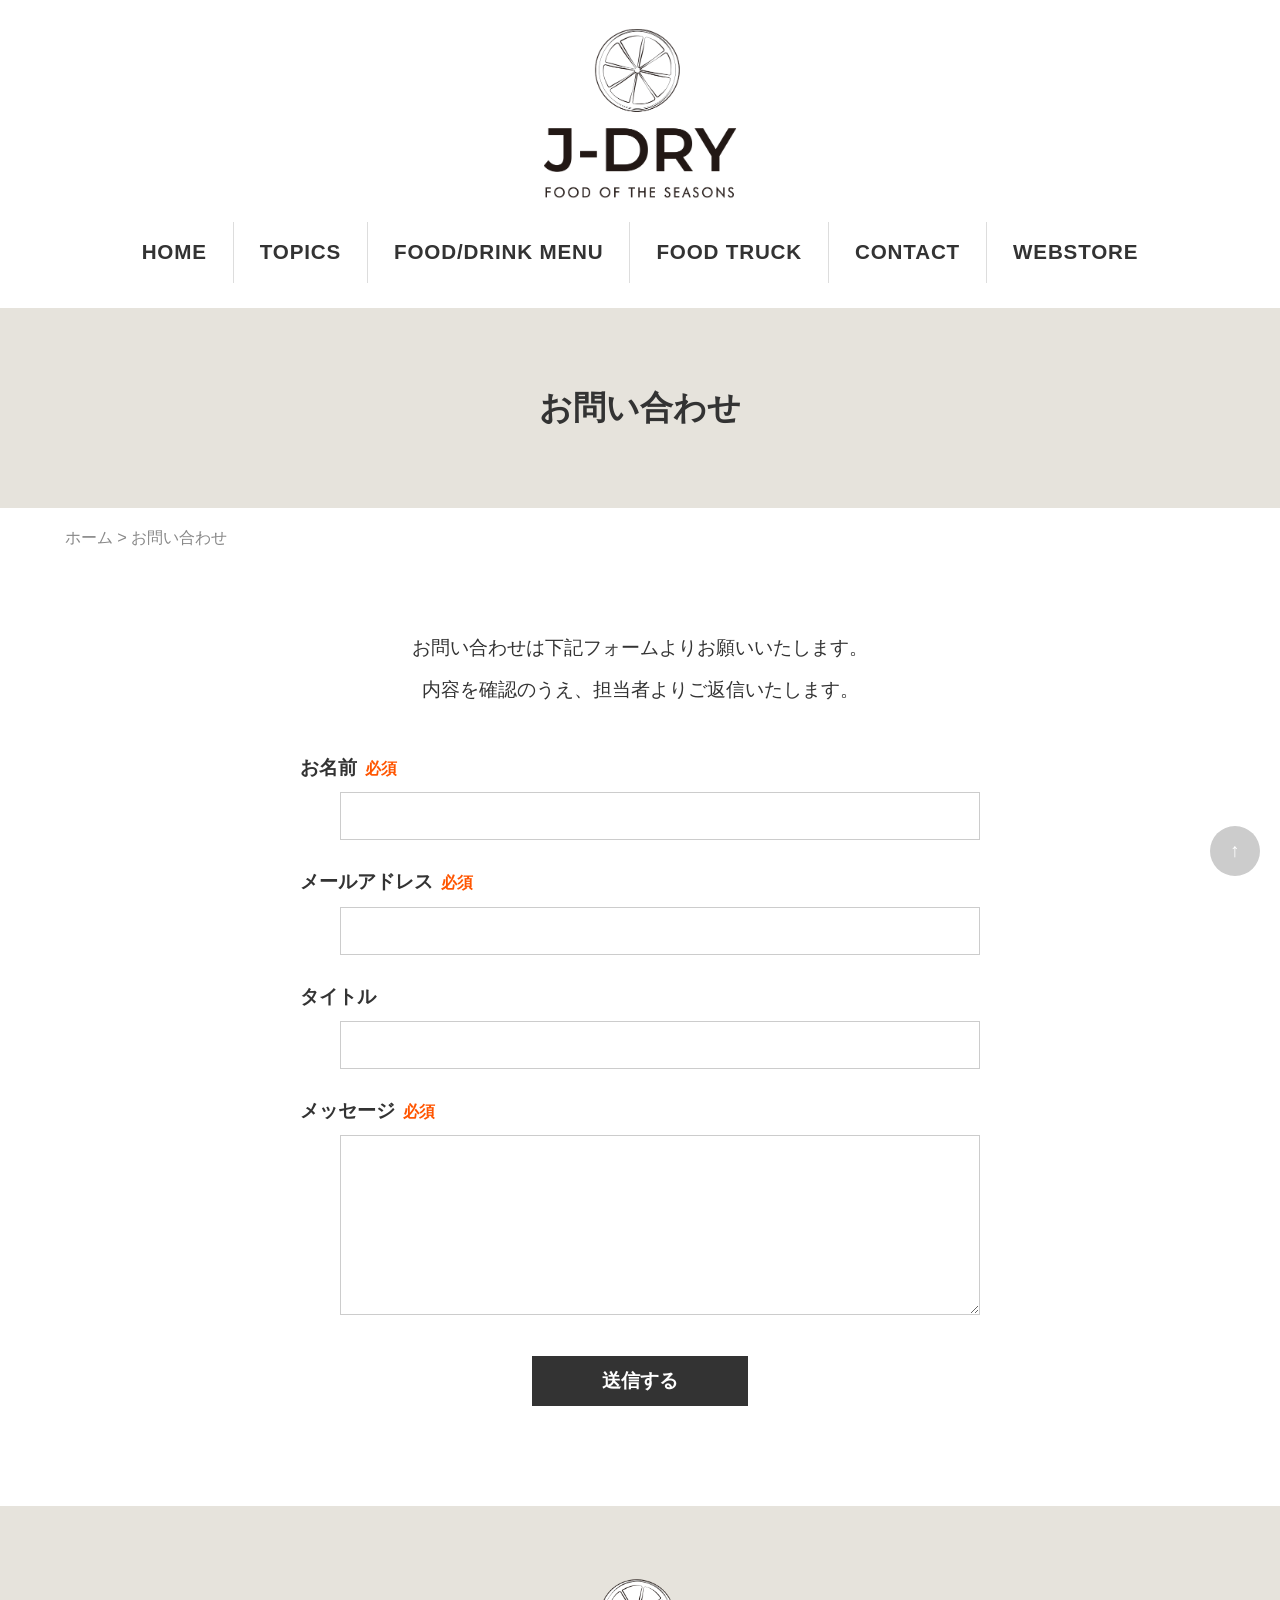
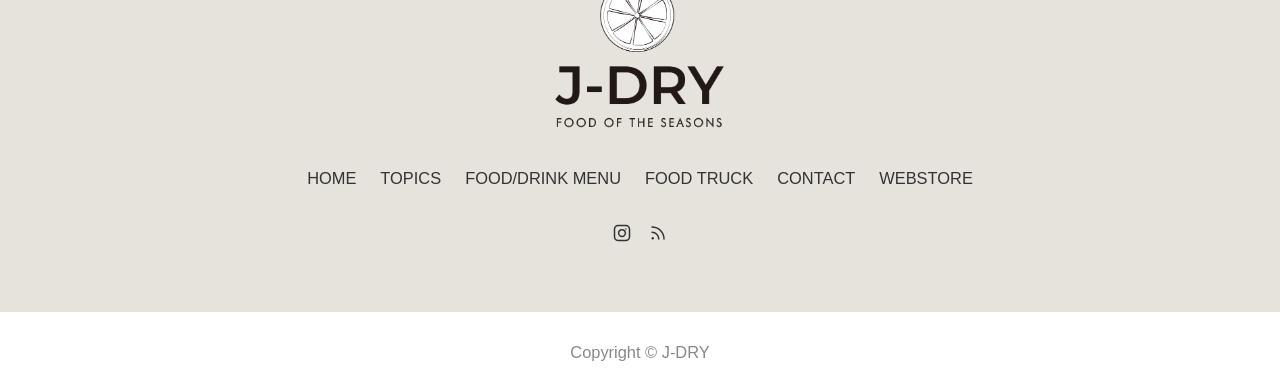
==== commit f9874c95: "入れ替えの下ごしらえ：canonical・OGP・sitemap.xml を用意 社長「太郎にまかすわ」→ 方針は**サーバーを変えない**（ロリポップのまま 中身だけ入れ替え）。メール MX=mx0" ====
--- a/contact.html
+++ b/contact.html
@@ -3,8 +3,21 @@
 <head>
 <meta charset="UTF-8">
 <meta name="viewport" content="width=device-width, initial-scale=1">
+<meta name="robots" content="noindex,nofollow"><!-- STAGING-NOINDEX 2026-09-09 入れ替え公開時に削除 -->
 <title>CONTACT | J-DRY</title>
 <meta name="description" content="J-DRYへのお問い合わせはこちらから。">
+<link rel="canonical" href="https://j-dry.com/contact.html">
+<meta property="og:type" content="website">
+<meta property="og:site_name" content="J-DRY">
+<meta property="og:locale" content="ja_JP">
+<meta property="og:title" content="CONTACT | J-DRY">
+<meta property="og:description" content="J-DRYへのお問い合わせはこちらから。">
+<meta property="og:url" content="https://j-dry.com/contact.html">
+<!-- STAGING-OGIMAGE 2026-09-09 入れ替え公開時に https://j-dry.com/assets/img/ogp.jpg へ差し替える -->
+<meta property="og:image" content="https://bunchan-groobeat.github.io/jdry-hp/assets/img/ogp.jpg">
+<meta property="og:image:width" content="1200">
+<meta property="og:image:height" content="630">
+<meta name="twitter:card" content="summary_large_image">
 <link rel="stylesheet" href="assets/css/style.css">
 </head>
 <body>
--- a/assets/css/style.css
+++ b/assets/css/style.css
@@ -54,7 +54,8 @@
 #header{ position:relative; text-align:center; z-index:20; }
 #header_inner{ padding:25px 0; }
 #logo_image{ margin-bottom:20px; }
-#logo_image img{ height:auto; }
+/* ★2026-09-09 社長指示でヘッダーロゴを一回り大きく（PC 175→200px） */
+#logo_image img{ height:auto; width:200px; }
 
 .global_menu{ display:inline-block; font-weight:bold; }
 /* ★2026-09-08 社長「ヘッダーが小さい文字が見ずらい」。
@@ -104,8 +105,12 @@
 ========================================================= */
 #top_slider{ position:relative; overflow:hidden; background:#fff; }
 #top_slider .slides{ position:relative; }
-#top_slider .slide{ display:none; }
-#top_slider .slide.is-active{ display:block; }
+/* ★2026-09-09 社長指示：パッと切り替えず、今の写真が段々消えて次が段々出てくる。
+   全部を重ねて置き、表示中だけ不透明にする（1.8秒かけて入れ替わる）。
+   1枚目だけ position:relative で残し、これが帯の高さを決める。 */
+#top_slider .slide{ position:absolute; inset:0; opacity:0; transition:opacity 1.8s ease-in-out; }
+#top_slider .slide:first-child{ position:relative; }
+#top_slider .slide.is-active{ opacity:1; z-index:1; }
 #top_slider .slide img{ width:100%; display:block; }
 .slider_dots{ position:absolute; left:0; right:0; bottom:15px; text-align:center; }
 .slider_dots button{
@@ -117,9 +122,41 @@
 
 /* スマホ用メインスライダー（本物のsp_mainvisual準拠・PCでは非表示） */
 #sp_slider{ display:none; overflow:hidden; background:#fff; }
-#sp_slider .slide{ display:none; }
-#sp_slider .slide.is-active{ display:block; }
+#sp_slider .slides{ position:relative; }
+#sp_slider .slide{ position:absolute; inset:0; opacity:0; transition:opacity 1.8s ease-in-out; }
+#sp_slider .slide:first-child{ position:relative; }
+#sp_slider .slide.is-active{ opacity:1; z-index:1; }
 #sp_slider img{ width:100%; display:block; }
+
+/* スライドの英字（★2026-09-09 社長指示：白・明朝・ゆっくりふわっと出す。PC・スマホ共通）
+   写真の明るさがまちまちなので、薄い影と極薄のグラデーションで白文字を読ませる */
+.mv_label{
+  position:absolute; inset:0;
+  display:flex; align-items:center; justify-content:center;
+  font-family:var(--mincho);
+  /* 「DRY FRUIT DRINKS」は16文字あるので、狭い端末でははみ出さないよう画面幅で縮める */
+  font-size:min(1.8rem, 6.2vw); font-weight:bold; letter-spacing:.22em; text-indent:.22em;
+  padding:0 14px; text-align:center;
+  color:#fff; text-shadow:0 2px 16px rgba(0,0,0,.6), 0 0 6px rgba(0,0,0,.45);
+  /* 文字の真裏だけをふわっと落とす。明るい写真（白背景のドリンク）でも白文字が沈まない */
+  background:
+    radial-gradient(ellipse 62% 58% at 50% 50%, rgba(0,0,0,.38), rgba(0,0,0,0) 72%),
+    linear-gradient(rgba(0,0,0,.12), rgba(0,0,0,.03) 45%, rgba(0,0,0,.12));
+  opacity:0;
+  pointer-events:none;
+}
+/* PCは横長の帯なので大きめに。ドット（下端）と重ならないよう中央のまま */
+#top_slider .mv_label{ font-size:2.9rem; letter-spacing:.3em; text-indent:.3em; }
+.slide.is-active .mv_label{ animation:mv_label_in 2.6s cubic-bezier(.22,.61,.36,1) .45s forwards; }
+@keyframes mv_label_in{
+  from{ opacity:0; transform:translateY(12px); }
+  to{ opacity:1; transform:translateY(0); }
+}
+@media (prefers-reduced-motion: reduce){
+  .mv_label{ opacity:1; }
+  .slide.is-active .mv_label{ animation:none; }
+  #top_slider .slide, #sp_slider .slide{ transition:none; }
+}
 
 /* =========================================================
    トップ: ベージュ 2カラム帯 (content1 / content2)
@@ -128,8 +165,16 @@
 /* 本物準拠: セクション幅1160px固定・左右余白0・皿画像580px（テキスト560px）。
    本物は非レスポンシブで1160px未満は横スクロール。820px以下で縦積みに切替。 */
 .index_band .band_inner{ display:flex; align-items:center; gap:20px; padding:50px 0; width:var(--container); margin:0 auto; }
-.index_band .band_text{ flex:1 1 560px; }
-.index_band .band_image{ flex:0 0 auto; }
+/* ★2026-09-08 社長「画像が空きスペースに対して真ん中じゃない」。
+   画像の箱が「画像の幅ぴったり（flex:0 0 auto）」だったため、左右の領域が 1186px 対 580px と偏り、
+   画像だけが端に張り付いて見えていた（画像そのものは箱の中央にあり、CSS上のズレは0だった）。
+   → 左右を半々にして、画像はその領域の中央に置く。 */
+.index_band .band_text{ flex:1 1 50%; min-width:0; }
+.index_band .band_image{ flex:1 1 50%; min-width:0; display:flex; justify-content:center; align-items:center; }
+/* ★2026-09-08 社長「画像あと一回り大きくして」＝580px → 680px（約1.17倍）。
+   HTMLの width="580" 属性より、こちらの指定が優先される。
+   ★1つ目の帯（低温乾燥技術）も同じ画像・同じ組みなので揃えた。片方だけ大きいと不揃いに見えるため。 */
+.index_band .band_image img{ width:100%; max-width:680px; height:auto; }
 /* ★2026-09-08 社長「もう少し小さく中央寄せで見やすく」。42px→34px相当・中央揃え・行間を詰めた */
 .index_band .headline{ font-size:1.6rem; line-height:1.6; font-weight:bold; margin:0 0 18px; font-family:var(--mincho); text-align:center; }
 /* ★2026-09-08 社長「タイトルと文章のサイズ考え見やすく」。
@@ -153,7 +198,8 @@
 ========================================================= */
 .section_menu{ width:var(--container); margin:0 auto; padding:80px 0; }
 .menu_head{ display:flex; flex-wrap:wrap; align-items:flex-start; margin:0 0 50px; gap:20px; }
-.menu_head .headline{ flex:1 1 500px; font-size:2rem; line-height:1.8; font-weight:bold; font-family:var(--mincho); }
+/* ★2026-09-08 社長「FOOD/DRINK 中央ぞろえ」。下のカテゴリ枠が中央揃えなので見出しも合わせる */
+.menu_head .headline{ flex:1 1 100%; font-size:2rem; line-height:1.8; font-weight:bold; font-family:var(--mincho); text-align:center; }
 .menu_head .desc{ flex:1 1 500px; font-size:1rem; line-height:2.2; }
 
 /* 本物準拠: 4列・タイル外形266px（画像240px＋13pxベージュ枠）・横33px/縦30px間隔。
@@ -185,16 +231,89 @@
 /* =========================================================
    メニューアーカイブ（カテゴリー別・説明付き）
 ========================================================= */
-#menu_archive{ width:var(--container); max-width:100%; margin:0 auto; padding:20px 20px 60px; }
-/* 導入文（見出し左・説明右） */
-.menu_intro{ display:flex; flex-wrap:wrap; gap:10px 40px; margin:0 0 60px; }
-.menu_intro .headline{ flex:1 1 500px; font-size:2rem; font-weight:bold; line-height:1.8; font-family:var(--mincho); }
-.menu_intro .desc{ flex:1 1 500px; font-size:1rem; line-height:2.2; }
+/* ★2026-09-08 社長「メニューページのみ背景に薄く透かして丸ロゴ入れる大き目で。
+   ドライフルーツから下にいくと常にバックに表示、フッター手前まで」
+   ・background-attachment:fixed なので、スクロールしても丸ロゴはその場に留まる
+   ・この要素（商品一覧）の範囲でしか描かれないので、フッターに入ると自然に消える
+   ・導入文は自前の地色（#f4f1ea）を持っているので、その下では透けない＝実質
+     「ドライフルーツ」から下でだけ見える
+   ・薄さは画像側で作ってある（logo-mark-bg.png＝不透明度7%） */
+#menu_archive{
+  width:var(--container); max-width:100%; margin:0 auto; padding:20px 20px 60px;
+  /* ★2026-09-08 社長「ロゴマークは沢山ちりばめて総柄みたいに」
+     1枚を大きく置く形から、敷き詰める形に変更。
+     ・2枚を互い違い（1枚は半マスずらす）に重ねて、市松に散らばって見えるようにした
+       ＝縦横きれいに整列すると「壁紙」に見えて硬くなるため
+     ・どちらも fixed なので、スクロールしても柄はその場に留まる */
+  background:
+    /* ★2026-09-08 社長「マークとマークがかぶらないように」
+       ・原因＝background-size でタイルを引き伸ばしていたため、マーク自体が巨大化して隣と接触していた
+       ・対処＝マークの周りに余白を持たせた画像（440x440 の中央に132pxのマーク）を用意し、
+         background-size をその原寸（440px）にした。マークは実寸で描かれ、余白が間隔になる
+       ・★2026-09-08 社長「もう少しだけ数増やして」＝1マス 440px → 370px（枚数1.41倍）。
+         マークの大きさ（132px）は据え置き、余白だけ詰めた
+       ・マーク同士の最短距離＝238px（同じ列・行）／130px（斜め隣） */
+    url("../img/logo-mark-tile.png") 0 0 / 370px 370px repeat fixed,
+    url("../img/logo-mark-tile.png") 185px 185px / 370px 370px repeat fixed;
+}
+/* スマホは画面が狭いので、文字に重なりすぎないよう少し小さくする */
+@media (max-width:820px){
+  #menu_archive{ background-size:240px 240px, 240px 240px; background-position:0 0, 120px 120px; }  /* スマホは原寸より縮めるのでマークも小さくなる＝重ならない */
+}
+/* 導入文（★2026-09-08 社長「タイトルを上に小さい文字の説明を下に背景の色変えて」）
+   元は見出しが左・説明が右の2カラムで、どちらが主役か分からなかった。
+   タイトルを上に大きく、説明を下に小さく置き、地の色を敷いて1つの塊にした。 */
+.menu_intro{
+  display:block; background:#f4f1ea;
+  padding:56px 48px; margin:0 0 70px; text-align:center;
+}
+.menu_intro .headline{
+  font-size:1.6rem; font-weight:bold; line-height:1.6; margin:0 0 24px;
+  font-family:var(--mincho);
+}
+/* 説明は長文なので、中央に置いた箱の中で左揃えにする（中央揃えは読みにくい） */
+.menu_intro .desc{
+  font-size:0.92rem; line-height:2.0; max-width:44em; margin:0 auto; text-align:left;
+}
 .menu_category{ margin:0 0 70px; }
-.menu_category .cat_head{ font-size:2rem; font-weight:400; line-height:1.8; margin:0 0 25px; font-family:var(--mincho); border-bottom:1px solid var(--beige-line); padding-bottom:12px; }
-.menu_category .cat_head span{ font-weight:bold; margin-right:15px; }
-.menu_items{ display:grid; grid-template-columns:repeat(4,1fr); gap:24px 26px; }
-.menu_item{ width:100%; }
+/* ★2026-09-08 社長「各項目のタイトルの背景に分かるように色変えて、
+   表示の際にスライドで項目文字が入るように。中央ぞろえで」
+   カテゴリの見出しを地色つきの帯にして、どこから次のカテゴリか一目で分かるようにした。 */
+.menu_category .cat_head{
+  font-size:2rem; font-weight:400; line-height:1.6; margin:0 0 34px;
+  font-family:var(--mincho); text-align:center;
+  /* ★2026-09-08 社長「もっと目立たなく薄い感じに」＝#e6e3dc → #f7f5f1 */
+  background:#f7f5f1; padding:20px 24px;
+  border-bottom:none;
+  overflow:hidden;            /* 文字が滑り込む前のはみ出しを隠す */
+}
+.menu_category .cat_head span{ display:inline-block; font-weight:bold; margin:0; }
+
+/* ★2026-09-08 社長「メニュー項目の左にJ-DRYのロゴの上部の丸の部分の絵を入れたい」
+   ロゴ（logo-resized.png）の丸マークだけを切り出して logo-mark.png にし、
+   カテゴリ名の左に置く。文字と一緒に中央へ収まる。 */
+.menu_category .cat_head span::before{
+  content:""; display:inline-block; vertical-align:middle;
+  width:1.5em; height:1.5em; margin:-.2em .5em 0 0;
+  background:url("../img/logo-mark.png") no-repeat center / contain;
+}
+
+/* 文字が左から滑り込む。★js-slide が付いたときだけ隠すので、JSが止まっても見出しは見える */
+.js-slide .cat_head span{
+  opacity:0; transform:translateX(-56px);
+  /* ★2026-09-08 社長「スライドで入る文字アクションゆっくりに」＝0.8秒 → 1.6秒 */
+  transition:opacity 1.1s ease, transform 1.6s cubic-bezier(.22,.7,.25,1);
+}
+.js-slide .cat_head.is-in span{ opacity:1; transform:translateX(0); }
+
+@media (prefers-reduced-motion: reduce){
+  .js-slide .cat_head span{ opacity:1; transform:none; transition:none; }
+}
+/* ★2026-09-08 社長「メニューの画像もう少し小さく画像画像の間もう少し空けて」
+   ・1枚あたりの上限を決めて小さくし（列幅いっぱいに広がらないようにする）
+   ・そのぶん写真どうしの間隔が空く。行間も広げた */
+.menu_items{ display:grid; grid-template-columns:repeat(4,1fr); gap:52px 40px; }
+.menu_item{ width:100%; max-width:330px; margin:0 auto; }
 .menu_item .thumb{ position:relative; width:100%; aspect-ratio:1/1; border:14px solid var(--beige); display:block; overflow:hidden; }
 .menu_item .thumb img{ width:100%; height:100%; object-fit:cover; display:block; }
 .menu_item .thumb::after{ content:""; position:absolute; inset:0; box-shadow:inset 0 0 0 0 rgba(255,255,255,0); transition:box-shadow .2s; }
@@ -287,41 +406,98 @@
 .ft_hero img{ width:100%; display:block; }
 .ft_section{ width:var(--container); max-width:100%; margin:0 auto; padding:80px 20px; }
 .ft_lead{ max-width:820px; margin:0 auto 60px; text-align:center; }
-.ft_lead .desc{ font-size:1.071rem; line-height:2.2; }
-/* ★2026-09-08 社長「FOOD TRUCK の中身もっと見やすく背景も1号車と2号車変えて見やすくして」。
-   3ブロックとも同じ白地に並んでいて、どこからどこまでが1台ぶんか分からなかった。
-   ブロックごとに地の色を変えて「1台＝1枚のカード」に見えるようにし、余白も広げた。 */
-.ft_row{
-  display:flex; align-items:center; gap:56px;
-  margin:0 0 44px; padding:56px;
-}
+/* ★2026-09-08 社長「このフォントサイズが小さいのでもう少し大きく」
+   ※以前 .ft_row のブロックを差し替えたとき、この1行を巻き込んで消していた。
+     公開版で「指定なし＝1rem」になっていたのを実測で見つけて戻した。 */
+.ft_lead .desc{ font-size:1.24rem; line-height:2.1; }
+/* =========================================================
+   FOOD TRUCK（★2026-09-08 社長「1号車2号車それぞれ横に画像並べて幅いっぱいにして下に説明書きに」）
+   ・元は 左テキスト｜右写真 の2カラム。写真が小さく、車の全体像が伝わらなかった
+   ・見出し → 写真を横いっぱいに並べる → 説明文、の縦の流れに変えた
+   ・1台ごとに地の色を変えて「1台＝1枚のカード」に見えるようにしている
+========================================================= */
+.ft_row{ position:relative; padding:56px; margin:0 0 44px; }
 .ft_row:last-child{ margin-bottom:0; }
-.ft_row.reverse{ flex-direction:row-reverse; }
-.ft_row .ft_text{ flex:1 1 50%; }
-.ft_row .ft_image{ flex:1 1 50%; }
-.ft_row .ft_image img{ width:100%; display:block; }
 
 /* 1台ごとの地の色。サイトの色調（白×ベージュ×オレンジ）から外れない範囲で変える */
 .ft_row--truck1{ background:#f4f1ea; }
 .ft_row--truck2{ background:#e9eef0; }
 .ft_row--tenant{ background:#edf1ea; }
 
-/* 年号は「いつの話か」の目印。線を引いて見出しから独立させる */
+/* ★2026-09-08 社長「丸形のバッジのように背景黒で白文字、線は今のまま、
+   項目の左上端に張り付いているように」
+   年号と車名を黒い円のバッジにまとめ、ブロックの左上角に貼り付ける。 */
+.ft_head .ft_title{
+  position:absolute; top:-22px; left:-22px; z-index:2;
+  width:236px; height:236px; border-radius:50%;
+  background:#000; color:#fff;
+  display:flex; flex-direction:column; align-items:center; justify-content:center;
+  text-align:center; padding:18px;
+  box-shadow:0 10px 28px rgba(0,0,0,.22);   /* 上に載っている感じを出す */
+}
+
+/* ★2026-09-08 社長「もっと大きく存在感出して、バウンスインして」
+   小さく縮んだ状態から、少し行き過ぎてから戻る＝弾んで着地する動き。
+   ★js-bounce が付いたときだけ隠すので、JSが止まってもバッジは見える。 */
+.js-bounce .ft_head .ft_title{
+  opacity:0; transform:scale(.3);
+  transition:opacity .32s ease, transform .72s cubic-bezier(.3,1.7,.4,1);
+}
+.js-bounce .ft_row.is-bounced .ft_title{ opacity:1; transform:scale(1); }
+
+/* ★2026-09-08 社長「テナントは丸形に文字がギリギリ」
+   「2021年〜2025年」「テナント」は他より字数が多い。この枠だけ文字を落として余白を作る。 */
+/* ★詳細度を .ft_row .headline と同じにすると書き順で負けるので、クラスを2つ重ねて確実に勝たせる */
+.ft_row.ft_row--tenant .ft_year{ font-size:0.8rem; letter-spacing:.02em; margin:0 0 10px; }
+.ft_row.ft_row--tenant .headline{ font-size:1.36rem; }
+
+@media (prefers-reduced-motion: reduce){
+  .js-bounce .ft_head .ft_title{ opacity:1; transform:none; transition:none; }
+}
 .ft_row .ft_year{
-  display:inline-block; font-size:0.929rem; font-weight:bold; letter-spacing:.12em;
-  color:var(--accent); margin:0 0 14px; padding:0 0 6px;
-  border-bottom:2px solid var(--accent);
+  display:inline-block; font-size:0.95rem; font-weight:bold; letter-spacing:.06em;
+  color:#fff; margin:0 0 8px; padding:0 0 6px;
+  border-bottom:2px solid var(--accent);   /* 線は今のまま（アクセント色） */
 }
 .ft_row .headline{
-  font-size:2rem; font-weight:bold; line-height:1.5; margin:0 0 22px;
-  font-family:var(--mincho);
-}
-/* 本文は1行が長くなりすぎると読みにくいので幅を止める */
-.ft_row .desc{ font-size:1rem; line-height:2.1; max-width:42em; }
+  font-size:1.72rem; font-weight:bold; line-height:1.25; margin:0;
+  font-family:var(--mincho); color:#fff; white-space:nowrap;
+}
+
+/* バッジが左上に載るので、説明文はそのぶん右へ寄せる */
+.ft_head{ display:block; margin:0 0 32px; padding-left:206px; min-height:172px; }
+.ft_head .desc{ margin:0; }
+
+/* 写真：横に並べて幅いっぱいに使う。高さを揃えて帯のように見せる */
+.ft_image{ display:grid; gap:20px; margin:0 0 28px; }
+.ft_image--2{ grid-template-columns:1fr 1fr; }
+.ft_image--1{ grid-template-columns:1fr; }
+.ft_image--2 img{ width:100%; height:100%; aspect-ratio:4/3; object-fit:cover; display:block; }
+/* ★2026-09-08 社長「テナントの画像拡大しないでそのまま全表示して」
+   この写真は 1167x1400 の縦長。21:9 に切っていたので大半が見えていなかった。
+   原寸を超えて引き伸ばさず、切らずに全体を出す。 */
+.ft_image--1{ justify-items:center; }
+.ft_image--1 img{
+  width:auto; height:auto; max-width:100%;
+  aspect-ratio:auto; object-fit:contain; display:block;
+}
+/* 写真1枚だけのブロックは、横長になりすぎないよう高さを抑える */
+
+/* 説明は写真の下。1行が長いと読みにくいので幅を止めて中央に置く */
+/* ★各タイトルの説明文も大きく（1rem → 1.14rem） */
+.ft_row .desc{ font-size:1.14rem; line-height:2.0; }
 
 @media (max-width:820px){
-  .ft_row{ padding:32px 20px; gap:24px; margin:0 0 28px; }
-  .ft_row .headline{ font-size:1.5rem; margin:0 0 14px; }
+  .ft_row{ padding:28px 18px; margin:0 0 24px; }
+  /* スマホ：バッジを小さくして、本文はその下に回す */
+  .ft_head .ft_title{ width:118px; height:118px; padding:8px; top:-12px; left:-12px; }
+  .ft_row .ft_year{ font-size:0.7rem; margin:0 0 5px; padding:0 0 4px; }
+  .ft_row .headline{ font-size:1rem; margin:0; white-space:nowrap; }
+  .ft_head{ display:block; margin:0 0 20px; padding-left:0; padding-top:124px; min-height:0; }
+  .ft_head .desc{ margin:0; }
+  .ft_image{ gap:12px; margin:0 0 20px; }
+  .ft_image--2{ grid-template-columns:1fr; }   /* スマホでは縦に積む */
+  .ft_image--1 img{ aspect-ratio:auto; }
   .ft_row .desc{ line-height:1.9; }
 }
 .ft_placeholder{
@@ -400,7 +576,7 @@
   #header{ height:60px; text-align:left; }
   #header_inner{ display:flex; align-items:center; height:60px; padding:0; }
   #logo_image{ margin:0; padding-left:15px; }
-  #logo_image img{ height:20px; width:auto; }
+  #logo_image img{ height:24px; width:auto; } /* ★2026-09-09 一回り大きく（20→24px） */
 
   /* ハンバーガーボタン（本物 a.menu_button: 60x60・枠なし・#888の三本線） */
   .nav_toggle_btn{
@@ -462,16 +638,18 @@
 
   /* --- メニューアーカイブ (本物: サムネ120px左・タイトル16px・説明12px表示) --- */
   #menu_archive{ padding:40px 15px; }
-  .menu_intro{ margin:0 0 30px; }
+  .menu_intro{ padding:28px 20px; margin:0 0 30px; }
   .menu_intro .headline{ font-size:1.286rem; line-height:1.6; }
   .menu_intro .desc{ font-size:0.86rem; line-height:2; }
   .menu_category{ margin:0 0 40px; }
   .menu_category .cat_head{ font-size:1.5rem; margin:0 0 25px; }
   .menu_items{ display:block; }
-  .menu_item{ margin:0 0 20px; overflow:hidden; }
-  .menu_item .thumb{ float:left; width:120px; height:120px; aspect-ratio:auto; border:7px solid var(--beige); margin:0 15px 0 0; }
-  .menu_item .title{ font-size:1.143rem; margin:0 0 10px; }
-  .menu_item .excerpt{ display:block; font-size:0.86rem; line-height:2; margin:0; }
+  /* スマホは float を使わない。説明文が写真の下に回り込むと読みにくいため、
+     写真＋題名を1行目、説明文は幅いっぱいの2行目に置く（2026-09-09 社長指摘） */
+  .menu_item{ display:grid; grid-template-columns:120px 1fr; grid-template-areas:"thumb title" "excerpt excerpt"; column-gap:15px; margin:0 0 26px; max-width:none; }
+  .menu_item .thumb{ grid-area:thumb; float:none; width:120px; height:120px; aspect-ratio:auto; border:7px solid var(--beige); margin:0; }
+  .menu_item .title{ grid-area:title; align-self:center; font-size:1.143rem; margin:0; }
+  .menu_item .excerpt{ grid-area:excerpt; display:block; font-size:0.86rem; line-height:2; margin:12px 0 0; }
 
   /* --- HOMEお知らせ (本物 #index_news_blog: サムネ100px左・日付12px・題14px) --- */
   .section_topics{ width:auto; max-width:100%; padding:30px 15px 40px; }
@@ -499,6 +677,7 @@
   /* --- FOOD TRUCK (本物 page_template: padding40px 15px・見出し18px) --- */
   .ft_section{ padding:40px 15px; }
   .ft_lead{ margin:0 auto 40px; }
+  .ft_lead .desc{ font-size:1.06rem; line-height:1.95; }
   .ft_row,.ft_row.reverse{ flex-direction:column; align-items:stretch; gap:20px; margin:0 0 40px; }
   .ft_row .ft_text,.ft_row .ft_image{ flex:none; } /* 縦積み時にPC用flex-basisが高さとして効くのを防止 */
   .ft_row .headline{ font-size:1.286rem; }
@@ -555,7 +734,7 @@
   margin:16px 0 6px;
 }
 .cat_card:hover .cat_name{ color:var(--accent); }
-.cat_item{ font-size:0.86rem; line-height:1.7; color:#888; }
+/* .cat_item（品名のグレー文字）は 2026-09-09 社長指示で廃止 */
 .cat_card.is-soon .cat_photo{ opacity:.72; }
 .cat_badge{
   position:absolute; top:0; left:0; z-index:2;
@@ -597,3 +776,111 @@
   .headline.is-typing .tw-char{ opacity:1; transform:none; transition:none; }
   .js-tw .index_band .band_text .desc.lead{ opacity:1; transform:none; transition:none; }
 }
+
+/* =========================================================
+   画像がゆっくり回り続ける（★2026-09-08 社長指示）
+   ・回転は「画像そのもの」に、登場（ふわっと出る）は「外側の箱」に分ける。
+     同じ要素に両方かけると transform を奪い合って、どちらかが効かなくなる。
+   ・★<html> に js-spin が付いたときだけ隠す。JSが止まっても写真は消えない。
+   ・「動きを減らす」設定の人には回さない。
+========================================================= */
+
+/* 回転：常時。60秒で1周＝「よく見ると回っている」速さ */
+.spin-in{
+  animation:slow-spin 60s linear infinite;
+  transform-origin:center center;
+  will-change:transform;
+}
+@keyframes slow-spin{
+  from{ transform:rotate(0deg); }
+  to{ transform:rotate(360deg); }
+}
+
+/* 登場：外側の箱をふわっと出す（回転とぶつからないよう拡大と透明度だけ） */
+.js-spin .spin-box{
+  opacity:0; transform:scale(.86);
+  transition:opacity .8s ease, transform 1.1s cubic-bezier(.18,.85,.28,1.06);
+  will-change:transform, opacity;
+}
+.js-spin .spin-box.is-in{ opacity:1; transform:scale(1); }
+
+/* 動きを減らす設定の方には回さない（JS側でも判定しているが二重に保証する） */
+@media (prefers-reduced-motion: reduce){
+  .spin-in{ animation:none; }
+  .js-spin .spin-box{ opacity:1; transform:none; transition:none; }
+}
+/* =========================================================
+   商品写真を少しだけ傾ける（★2026-09-08 社長指示「rotate 少し傾く（2〜5度）」）
+   ・角度は 2〜4.5度の範囲で、隣どうし同じにならないよう5枚周期でずらす
+     （全部同じ角度だと「傾け忘れ」に見え、均一に並ぶ気持ち悪さも消えない）
+   ・触れた（ホバーした）ときだけ正位置に戻る＝手に取って見る感じ
+   ・傾けると角が隣にはみ出すので、gap の内側に収まる角度に留めている
+========================================================= */
+.menu_item .thumb,
+.cat_photo{
+  transition:transform .35s cubic-bezier(.2,.8,.3,1);
+  will-change:transform;
+}
+
+/* メニューページの商品写真（23枚） */
+/* ★2026-09-08 社長「メニュー内の画像は回転解除して」
+   メニューページの商品写真の傾きを外し、まっすぐ並べる。
+   トップの FOOD/DRINK カテゴリ写真の傾きはそのまま（指示は「メニュー内」のため）。 */
+.menu_item .thumb{ transform:none; }
+.menu_item .thumb:hover{ transform:scale(1.02); }
+
+/* トップの FOOD/DRINK カテゴリ写真（6枠） */
+.cat_card:nth-child(5n+1) .cat_photo{ transform:rotate(-2.5deg); }
+.cat_card:nth-child(5n+2) .cat_photo{ transform:rotate(3deg); }
+.cat_card:nth-child(5n+3) .cat_photo{ transform:rotate(-4deg); }
+.cat_card:nth-child(5n+4) .cat_photo{ transform:rotate(2deg); }
+.cat_card:nth-child(5n+5) .cat_photo{ transform:rotate(-3.5deg); }
+.cat_card:hover .cat_photo{ transform:rotate(0deg); }
+
+/* スマホは写真が小さく、傾けると文字と干渉するので浅くする */
+@media (max-width:820px){
+  /* ★メニューの商品写真は回転解除（社長指示）。トップのカテゴリ写真だけ浅く傾ける */
+  .menu_item .thumb{ transform:none !important; }
+  .cat_photo{ transform:rotate(-1.5deg) !important; }
+  .menu_item .thumb:hover,
+  .cat_card:hover .cat_photo{ transform:rotate(0deg) !important; }
+}
+
+/* 動きを減らす設定の方には傾けない */
+@media (prefers-reduced-motion: reduce){
+  .menu_item .thumb,
+  .cat_photo{ transform:none !important; transition:none; }
+}
+
+/* =========================================================
+   FOOD TRUCK の写真を、円のマスクが広がって現れる形にする
+   （★2026-09-08 社長指示「mask reveal 円が広がって出る。主役写真に」）
+   ★このCSSは <html> に js-mask が付いたときだけ効く。
+     JSが動かなければ写真は普通に見えたまま＝事故らない。
+========================================================= */
+.js-mask .ft_image img{
+  /* 中心の点から始めて、四隅を覆う大きさまで円を広げる
+     （四隅に届くのは対角線の半分＝約71%。少し余裕をみて78%まで開く） */
+  clip-path:circle(0% at 50% 50%);
+  /* ★2026-09-08 社長「もっとゆっくり分かりやすく」＝1.25秒 → 2.4秒。
+     速度曲線もゆるやかにして、円が広がる過程が目で追えるようにした */
+  transition:clip-path 2.4s cubic-bezier(.25,.6,.3,1);
+  /* ★will-change は付けない。写真6枚ぶんをGPUに常時確保することになり、
+     実測でブラウザの描画が固まった（スクリーンショットが30秒でタイムアウト）。 */
+}
+.js-mask .ft_image.is-in img{ clip-path:circle(78% at 50% 50%); }
+/* 横に2枚並ぶブロックは、2枚目を少し遅らせて順に開く */
+.js-mask .ft_image--2.is-in img:nth-child(2){ transition-delay:.7s; }
+
+/* 主役として大きく見せる（写真を1台ぶんの顔にする）
+   ★--1（テナント）は原寸のまま全部見せるので比率を指定しない */
+.ft_image--2 img{ aspect-ratio:3/2; }
+
+@media (max-width:820px){
+  .ft_image--2 img{ aspect-ratio:16/10; }
+}
+
+/* 動きを減らす設定の方には演出しない（JS側でも判定しているが二重に保証する） */
+@media (prefers-reduced-motion: reduce){
+  .js-mask .ft_image img{ clip-path:none; transition:none; }
+}
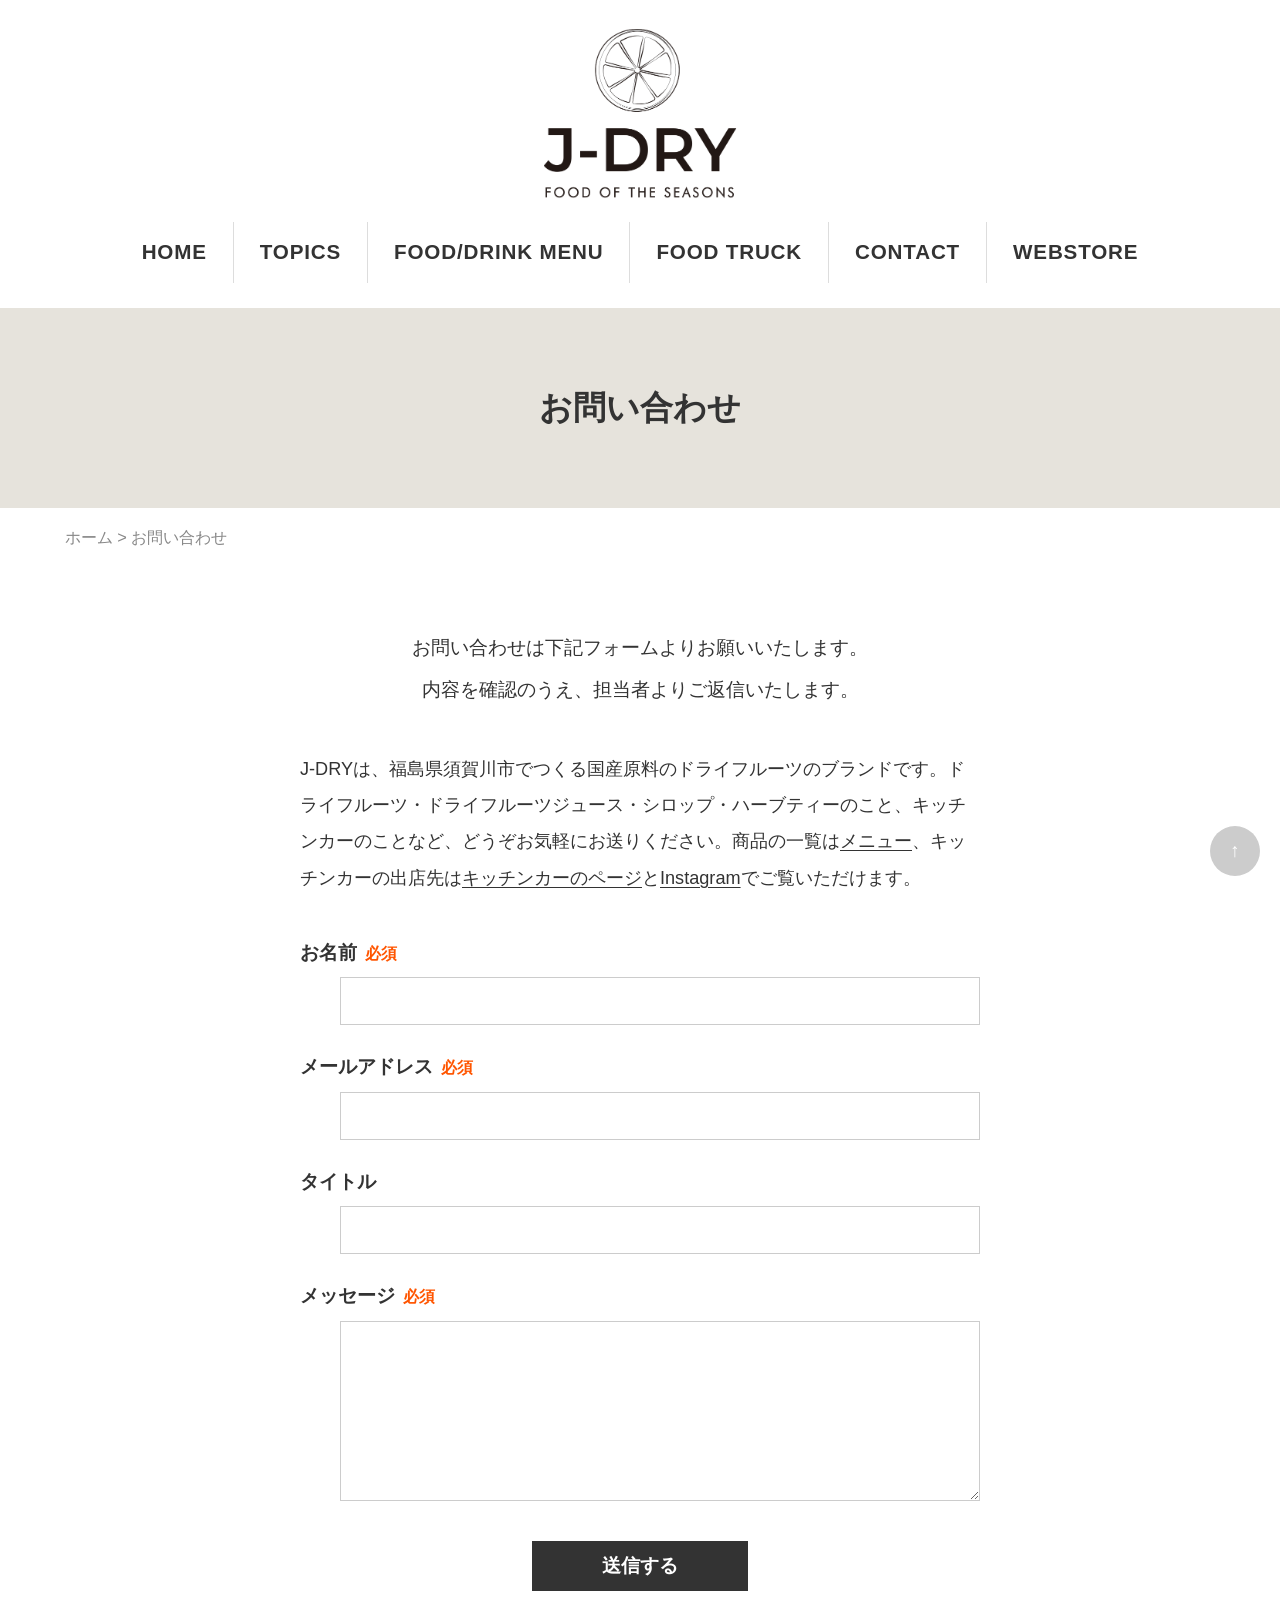
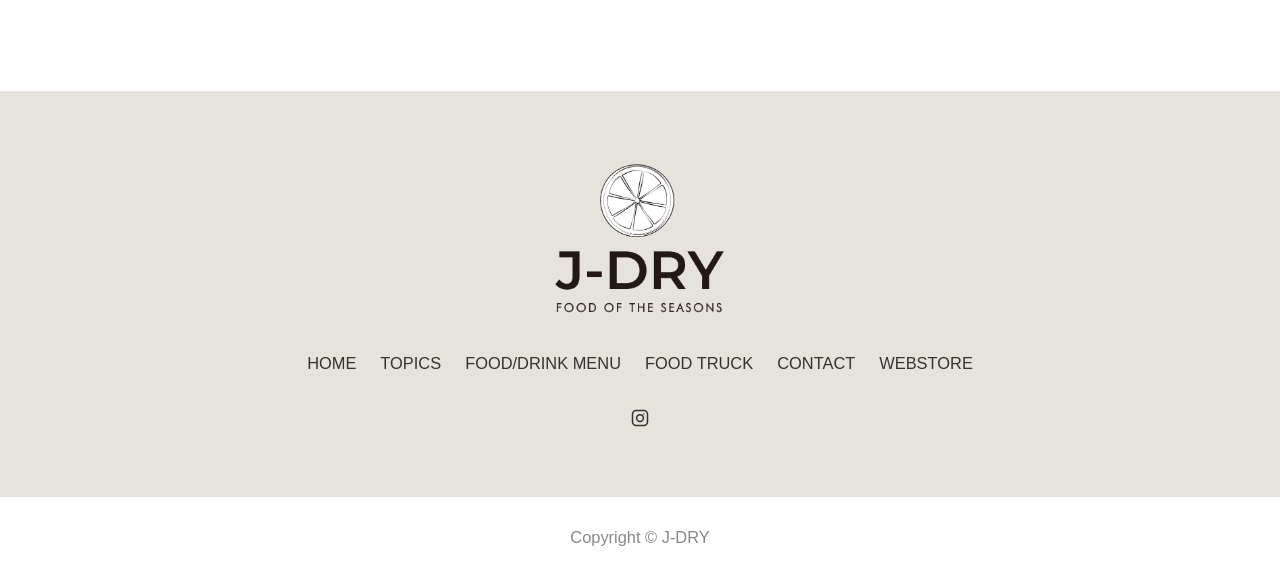
==== commit 03cff752: "2026-10-05 切替後の手直し：説明文・紹介文・RSS削除・テスト投稿を出さない・IndexNow鍵 Co-Authored-By: Claude Opus 5.5 (1M context) <" ====
--- a/contact.html
+++ b/contact.html
@@ -4,21 +4,56 @@
 <meta charset="UTF-8">
 <meta name="viewport" content="width=device-width, initial-scale=1">
 <meta name="robots" content="noindex,nofollow"><!-- STAGING-NOINDEX 2026-09-09 入れ替え公開時に削除 -->
-<title>CONTACT | J-DRY</title>
-<meta name="description" content="J-DRYへのお問い合わせはこちらから。">
+<title>お問い合わせ｜J-DRY（国産ドライフルーツ・須賀川市）</title>
+<meta name="description" content="国産原料のドライフルーツ、J-DRY（福島県須賀川市）へのお問い合わせはこちら。フォームにお名前・メールアドレス・内容を入れて送ってください。確認のうえ、担当者からお返事します。">
 <link rel="canonical" href="https://j-dry.com/contact.html">
 <meta property="og:type" content="website">
 <meta property="og:site_name" content="J-DRY">
 <meta property="og:locale" content="ja_JP">
-<meta property="og:title" content="CONTACT | J-DRY">
-<meta property="og:description" content="J-DRYへのお問い合わせはこちらから。">
+<meta property="og:title" content="お問い合わせ｜J-DRY（国産ドライフルーツ・須賀川市）">
+<meta property="og:description" content="国産原料のドライフルーツ、J-DRY（福島県須賀川市）へのお問い合わせはこちら。フォームにお名前・メールアドレス・内容を入れて送ってください。確認のうえ、担当者からお返事します。">
 <meta property="og:url" content="https://j-dry.com/contact.html">
 <!-- STAGING-OGIMAGE 2026-09-09 入れ替え公開時に https://j-dry.com/assets/img/ogp.jpg へ差し替える -->
 <meta property="og:image" content="https://bunchan-groobeat.github.io/jdry-hp/assets/img/ogp.jpg">
 <meta property="og:image:width" content="1200">
 <meta property="og:image:height" content="630">
 <meta name="twitter:card" content="summary_large_image">
-<link rel="stylesheet" href="assets/css/style.css">
+<link rel="icon" href="/favicon.ico" sizes="any">
+<link rel="apple-touch-icon" href="/apple-touch-icon.png">
+<script type="application/ld+json">
+{
+  "@context": "https://schema.org",
+  "@graph": [
+    {
+      "@type": "BreadcrumbList",
+      "itemListElement": [
+        {
+          "@type": "ListItem",
+          "position": 1,
+          "name": "ホーム",
+          "item": "https://j-dry.com/"
+        },
+        {
+          "@type": "ListItem",
+          "position": 2,
+          "name": "CONTACT",
+          "item": "https://j-dry.com/contact.html"
+        }
+      ]
+    },
+    {
+      "@type": "ContactPage",
+      "@id": "https://j-dry.com/contact.html#contactpage",
+      "url": "https://j-dry.com/contact.html",
+      "name": "お問い合わせ | J-DRY",
+      "about": {
+        "@id": "https://j-dry.com/#org"
+      }
+    }
+  ]
+}
+</script>
+<link rel="stylesheet" href="assets/css/style.css?v=20261005">
 </head>
 <body>
 
@@ -51,11 +86,12 @@
   </div>
 </header>
 
-<div id="main_image3"><h2>お問い合わせ</h2></div>
+<div id="main_image3"><h1>お問い合わせ</h1></div>
 <div class="container"><p class="breadcrumb"><a href="index.html">ホーム</a> &gt; お問い合わせ</p></div>
 
 <div class="contact_wrap">
   <p class="contact_lead">お問い合わせは下記フォームよりお願いいたします。<br>内容を確認のうえ、担当者よりご返信いたします。</p>
+  <p class="contact_about">J-DRYは、福島県須賀川市でつくる国産原料のドライフルーツのブランドです。ドライフルーツ・ドライフルーツジュース・シロップ・ハーブティーのこと、キッチンカーのことなど、どうぞお気軽にお送りください。商品の一覧は<a href="menu.html">メニュー</a>、キッチンカーの出店先は<a href="food-truck.html">キッチンカーのページ</a>と<a href="https://www.instagram.com/jdry.food2025/" target="_blank" rel="noopener">Instagram</a>でご覧いただけます。</p>
 
   <!--
     Formspree 送信フォーム（宛先: miegarden8989@gmail.com）
@@ -103,8 +139,7 @@
         <li><a href="https://jdryfood8989.base.shop/" target="_blank" rel="noopener">WEBSTORE</a></li>
       </ul>
       <ul id="footer_social">
-        <li><a href="https://www.instagram.com/jdry.food/" target="_blank" rel="noopener" aria-label="Instagram"><svg class="sns_icon" viewBox="0 0 24 24" width="18" height="18" fill="none" stroke="currentColor" stroke-width="2" stroke-linecap="round" stroke-linejoin="round" aria-hidden="true"><rect x="2" y="2" width="20" height="20" rx="5"/><circle cx="12" cy="12" r="4.5"/><circle cx="17.2" cy="6.8" r="1" fill="currentColor" stroke="none"/></svg></a></li>
-        <li><a href="https://j-dry.com/feed" target="_blank" rel="noopener" aria-label="RSS"><svg class="sns_icon" viewBox="0 0 24 24" width="18" height="18" fill="none" stroke="currentColor" stroke-width="2" stroke-linecap="round" aria-hidden="true"><path d="M4 11a9 9 0 0 1 9 9"/><path d="M4 4a16 16 0 0 1 16 16"/><circle cx="5" cy="19" r="1.6" fill="currentColor" stroke="none"/></svg></a></li>
+        <li><a href="https://www.instagram.com/jdry.food2025/" target="_blank" rel="noopener" aria-label="Instagram"><svg class="sns_icon" viewBox="0 0 24 24" width="18" height="18" fill="none" stroke="currentColor" stroke-width="2" stroke-linecap="round" stroke-linejoin="round" aria-hidden="true"><rect x="2" y="2" width="20" height="20" rx="5"/><circle cx="12" cy="12" r="4.5"/><circle cx="17.2" cy="6.8" r="1" fill="currentColor" stroke="none"/></svg></a></li>
       </ul>
     </div>
   </div>
--- a/assets/css/style.css
+++ b/assets/css/style.css
@@ -51,7 +51,25 @@
 /* =========================================================
    ヘッダー / グローバルナビ
 ========================================================= */
-#header{ position:relative; text-align:center; z-index:20; }
+/* ★2026-09-09 社長指示「ヘッダー固定にして」。
+   ただの sticky だとPCのヘッダーが高く（ロゴ200px＋メニュー）画面を食うので、
+   40px スクロールしたら一段縮める。縮んでもメニューの位置関係は変えない。 */
+#header{
+  position:sticky; top:0; text-align:center; z-index:50;
+  background:#fff;
+  transition:box-shadow .25s ease;
+}
+#header.is-stuck{ box-shadow:0 2px 14px rgba(0,0,0,.09); }
+#header_inner,#logo_image,#logo_image img,.global_menu > ul > li > a{
+  transition:padding .25s ease, margin .25s ease, width .25s ease, font-size .25s ease;
+}
+#header.is-stuck #header_inner{ padding:9px 0; }
+#header.is-stuck #logo_image{ margin-bottom:6px; }
+#header.is-stuck #logo_image img{ width:128px; }
+#header.is-stuck .global_menu > ul > li > a{ padding:9px 22px; font-size:1rem; }
+@media (prefers-reduced-motion: reduce){
+  #header,#header_inner,#logo_image,#logo_image img,.global_menu > ul > li > a{ transition:none; }
+}
 #header_inner{ padding:25px 0; }
 #logo_image{ margin-bottom:20px; }
 /* ★2026-09-09 社長指示でヘッダーロゴを一回り大きく（PC 175→200px） */
@@ -93,7 +111,28 @@
 #main_image img{ width:100%; display:block; }
 /* ベージュ帯（CONTACT / FOOD TRUCK など） */
 #main_image3{ background:var(--beige); text-align:center; }
+#main_image3 h1,
 #main_image3 h2{ height:200px; line-height:200px; font-size:1.714rem; font-weight:bold; font-family:var(--mincho); }
+
+/* ★2026-09-09 見出し帯を写真にする版（いまは FOOD TRUCK ページだけ）。
+   他のページはベージュ地のまま。写真の上に文字を置くので、暗い面を重ねて読めるようにする。 */
+#main_image3.mi-photo{
+  position:relative; background-color:#1b1b1b; background-size:cover; background-position:center 62%;
+  background-repeat:no-repeat;
+}
+#main_image3.mi-photo::after{
+  content:""; position:absolute; inset:0;
+  background:linear-gradient(90deg, rgba(12,12,12,.62) 0%, rgba(12,12,12,.30) 55%, rgba(12,12,12,.12) 100%);
+}
+#main_image3.mi-photo h1,
+#main_image3.mi-photo h2{ position:relative; z-index:1; color:#fff; letter-spacing:.08em;
+  text-shadow:0 2px 12px rgba(0,0,0,.45); }
+#main_image3.mi-truck1{ background-image:url("../img/mainvisual/mainvisual_truck1.jpg"); }
+@media (max-width:820px){
+  /* スマホは横長すぎるとトラックが切れるので、縦向きの写真に差し替える */
+  #main_image3.mi-truck1{ background-image:url("../img/mainvisual/sp_mainvisual_truck1.jpg");
+    background-position:center 55%; }
+}
 
 /* パンくず */
 .breadcrumb{ font-size:0.86rem; color:#888; padding:15px 0; }
@@ -445,6 +484,26 @@
 }
 .js-bounce .ft_row.is-bounced .ft_title{ opacity:1; transform:scale(1); }
 
+/* ★2026-09-09 社長「丸型の黒ラベルは常に揺れているようにして」。
+   ゆっくり左右に傾くだけ。±1.5度／4.2秒＝「よく見ると揺れている」程度に留める。
+   ★transform は1つしか持てないので、バウンスで着地しきってから揺らし始める
+     （着地は .72s。0.9秒待ってから animation に渡す）。
+     ここを同時にかけると、バウンスか揺れのどちらかが消える（2026-09-08の教訓と同じ）。 */
+@keyframes ft_sway{
+  0%,100%{ transform:rotate(-1.5deg); }
+  50%    { transform:rotate(1.5deg); }
+}
+/* JSが動かない時は最初から揺れる（バッジは見えているので） */
+.ft_head .ft_title{ animation:ft_sway 4.2s ease-in-out infinite; }
+/* JSが動く時は、着地するまで揺らさない */
+.js-bounce .ft_head .ft_title{ animation:none; }
+.js-bounce .ft_row.is-bounced .ft_title{ animation:ft_sway 4.2s ease-in-out .9s infinite; }
+
+@media (prefers-reduced-motion: reduce){
+  .ft_head .ft_title,
+  .js-bounce .ft_row.is-bounced .ft_title{ animation:none; }
+}
+
 /* ★2026-09-08 社長「テナントは丸形に文字がギリギリ」
    「2021年〜2025年」「テナント」は他より字数が多い。この枠だけ文字を落として余白を作る。 */
 /* ★詳細度を .ft_row .headline と同じにすると書き順で負けるので、クラスを2つ重ねて確実に勝たせる */
@@ -518,6 +577,10 @@
 ========================================================= */
 .contact_wrap{ width:720px; max-width:100%; margin:0 auto; padding:60px 20px 100px; }
 .contact_lead{ text-align:center; font-size:1rem; line-height:2.2; margin:0 0 40px; }
+/* 2026-10-05 本文が薄いページに、最初から書いてある紹介文を足した（検索エンジン向け・読み物としても自然な長さに） */
+.contact_about, .topics_lead{ max-width:40em; margin:0 auto 40px; font-size:.95rem; line-height:2; text-align:left; }
+.topics_lead{ margin-left:0; }  /* 見出し（左寄せ）とそろえる */
+.contact_about a, .topics_lead a{ text-decoration:underline; text-underline-offset:3px; }
 .contact_form dl{ margin:0 0 25px; }
 .contact_form dt{ font-weight:bold; font-size:1rem; margin:0 0 8px; }
 .contact_form dt .req{ color:var(--accent); font-size:0.86rem; margin-left:8px; }
@@ -573,7 +636,12 @@
   ===================================================== */
 
   /* --- ヘッダー: ロゴ左（横型ロゴ・高さ20px）＋ハンバーガー右 --- */
+  /* ★固定ヘッダーの続き（2026-09-09）。スマホは60pxのまま貼り付く。
+     縮める処理はしない（もともと低いため）。開いたメニューは画面内で送れるようにする。 */
   #header{ height:60px; text-align:left; }
+  #header.is-stuck #header_inner{ padding:0; }
+  #header.is-stuck #logo_image{ margin:0; padding-left:15px; }
+  #header.is-stuck #logo_image img{ height:24px; width:auto; }
   #header_inner{ display:flex; align-items:center; height:60px; padding:0; }
   #logo_image{ margin:0; padding-left:15px; }
   #logo_image img{ height:24px; width:auto; } /* ★2026-09-09 一回り大きく（20→24px） */
@@ -642,7 +710,16 @@
   .menu_intro .headline{ font-size:1.286rem; line-height:1.6; }
   .menu_intro .desc{ font-size:0.86rem; line-height:2; }
   .menu_category{ margin:0 0 40px; }
-  .menu_category .cat_head{ font-size:1.5rem; margin:0 0 25px; }
+  /* ★2026-09-10 社長「スマホのタイトル1列に収まるように」。
+     いちばん長い「ドライフルーツシロップ」「ドライフルーツジュース」は11文字。
+     アイコンぶんを足すと 12.5文字ぶんの幅が要る（実測：24.4pxで317px必要／枠は285px）。
+     ・折り返しを禁止し、文字サイズを画面幅に追従させて必ず1行に収める
+     ・左右の余白とアイコンを詰めて、そのぶん文字を大きく保つ */
+  .menu_category .cat_head{
+    font-size:clamp(15px, 5.9vw, 24px); margin:0 0 25px;
+    padding:18px 12px; white-space:nowrap;
+  }
+  .menu_category .cat_head span::before{ width:1.15em; height:1.15em; margin:-.15em .35em 0 0; }
   .menu_items{ display:block; }
   /* スマホは float を使わない。説明文が写真の下に回り込むと読みにくいため、
      写真＋題名を1行目、説明文は幅いっぱいの2行目に置く（2026-09-09 社長指摘） */
@@ -650,6 +727,13 @@
   .menu_item .thumb{ grid-area:thumb; float:none; width:120px; height:120px; aspect-ratio:auto; border:7px solid var(--beige); margin:0; }
   .menu_item .title{ grid-area:title; align-self:center; font-size:1.143rem; margin:0; }
   .menu_item .excerpt{ grid-area:excerpt; display:block; font-size:0.86rem; line-height:2; margin:12px 0 0; }
+
+  /* --- よくあるご質問 --- */
+  .section_faq{ width:auto; max-width:100%; padding:40px 15px 10px; }
+  .section_faq .headline{ font-size:1.714rem; font-weight:bold; margin:0 0 20px; }
+  .faq_item{ padding:0 0 20px; margin:0 0 20px; }
+  .faq_q{ font-size:1.05rem; }
+  .faq_a{ font-size:0.93rem; line-height:1.9; }
 
   /* --- HOMEお知らせ (本物 #index_news_blog: サムネ100px左・日付12px・題14px) --- */
   .section_topics{ width:auto; max-width:100%; padding:30px 15px 40px; }
@@ -688,6 +772,7 @@
 
   /* --- ページ見出し帯・パンくず (本物 #main_image3: padding40px 15px・21px) --- */
   #main_image3{ padding:40px 15px; }
+  #main_image3 h1,
   #main_image3 h2{ height:auto; line-height:1.6; font-size:1.5rem; }
   .breadcrumb{ font-size:0.86rem; padding:12px 0; }
 
@@ -884,3 +969,66 @@
 @media (prefers-reduced-motion: reduce){
   .js-mask .ft_image img{ clip-path:none; transition:none; }
 }
+
+/* =========================================================
+   トップ: よくあるご質問（★2026-09-09 新設）
+   検索とAI検索に事実を拾わせる枠。見出しはTopicsと同じ調子にそろえる。
+========================================================= */
+.section_faq{ width:var(--container); max-width:100%; margin:0 auto; padding:60px 20px 20px; }
+.section_faq .headline{ font-size:2.571rem; font-weight:400; line-height:1.6; margin:0 0 30px; font-family:var(--mincho); }
+.faq_list{ margin:0; }
+.faq_item{ border-bottom:1px dotted var(--beige-line); padding:0 0 26px; margin:0 0 26px; }
+.faq_item:last-child{ border-bottom:none; }
+.faq_q{
+  font-family:var(--mincho); font-size:1.15rem; font-weight:bold; line-height:1.7;
+  margin:0 0 10px; padding-left:1.6em; text-indent:-1.6em;
+}
+.faq_q::before{ content:"Q."; color:var(--accent); font-weight:bold; margin-right:.5em; }
+.faq_a{ margin:0; font-size:1rem; line-height:2; padding-left:1.6em; text-indent:-1.6em; }
+.faq_a::before{ content:"A."; color:#999; font-weight:bold; margin-right:.5em; }
+
+/* =========================================================
+   オープニング（★2026-09-09 社長「白い画面に真ん中JDRYのロゴがゆっくり浮き出てきて、
+   表示されたらホーム画面へ」）。トップページだけ。
+   ・**消えるところまでCSSだけで完結させる**。JSが動かなくても必ず開く＝白いまま固まらない
+   ・★2026-09-10 の調整（社長）。2.7秒＝速い / 6.2秒＝ゆっくりすぎる、の間を取って 3.6秒。
+     形（白いだけ → 段々ロゴ → 段々薄れる）は変えず、それぞれの尺だけ詰めた。
+     0.5秒 白いだけ → 1.5秒かけてロゴ → 0.35秒見せる → 1.25秒かけて幕が薄れる
+   ・「動きを減らす」設定の方には出さない
+========================================================= */
+#opening{
+  position:fixed; inset:0; z-index:9999; background:#fff;
+  display:flex; align-items:center; justify-content:center;
+  /* 幕は「消える」というより「薄れていく」。
+     ★2026-09-10 社長「切り替えはもっとスムーズに」＝
+       途中に中割り（55%）を置いていたのをやめた。中割りがあると、そこを境に
+       速度曲線が掛かり直して“かくっ”と段が付く。始点と終点だけにして一息で抜く。
+       あわせて、ほんの少しだけ奥へ引かせる（1→1.03）＝ただ暗くなるより自然に見える。 */
+  animation:op_curtain 1.4s cubic-bezier(.33,0,.2,1) 2.35s forwards;
+  transform-origin:center center;
+}
+#opening img{
+  width:min(260px,46vw); height:auto;
+  opacity:0; transform:scale(.985);
+  /* ★出だしをゆるやかにして「段々にじみ出る」感じにする。
+     動かしすぎると「浮き出る」より「滑り込む」に見えるので、移動はやめて濃さだけで出す */
+  /* ★ロゴは幕より0.1秒早く抜き始め、幕より先に消えきる。
+     同時に消すと、白が薄れる途中でロゴだけが写真の上に浮いて見える */
+  animation:op_logo 1.5s cubic-bezier(.42,0,.4,1) .5s forwards,
+            op_logo_out .85s cubic-bezier(.4,0,.3,1) 2.25s forwards;
+}
+@keyframes op_logo{
+  0%  { opacity:0;   transform:scale(.985); }
+  45% { opacity:.35; }
+  to  { opacity:1;   transform:scale(1); }
+}
+@keyframes op_logo_out{
+  to{ opacity:0; }
+}
+@keyframes op_curtain{
+  from{ opacity:1; transform:scale(1); }
+  to  { opacity:0; transform:scale(1.03); visibility:hidden; }
+}
+@media (prefers-reduced-motion: reduce){
+  #opening{ display:none; }
+}
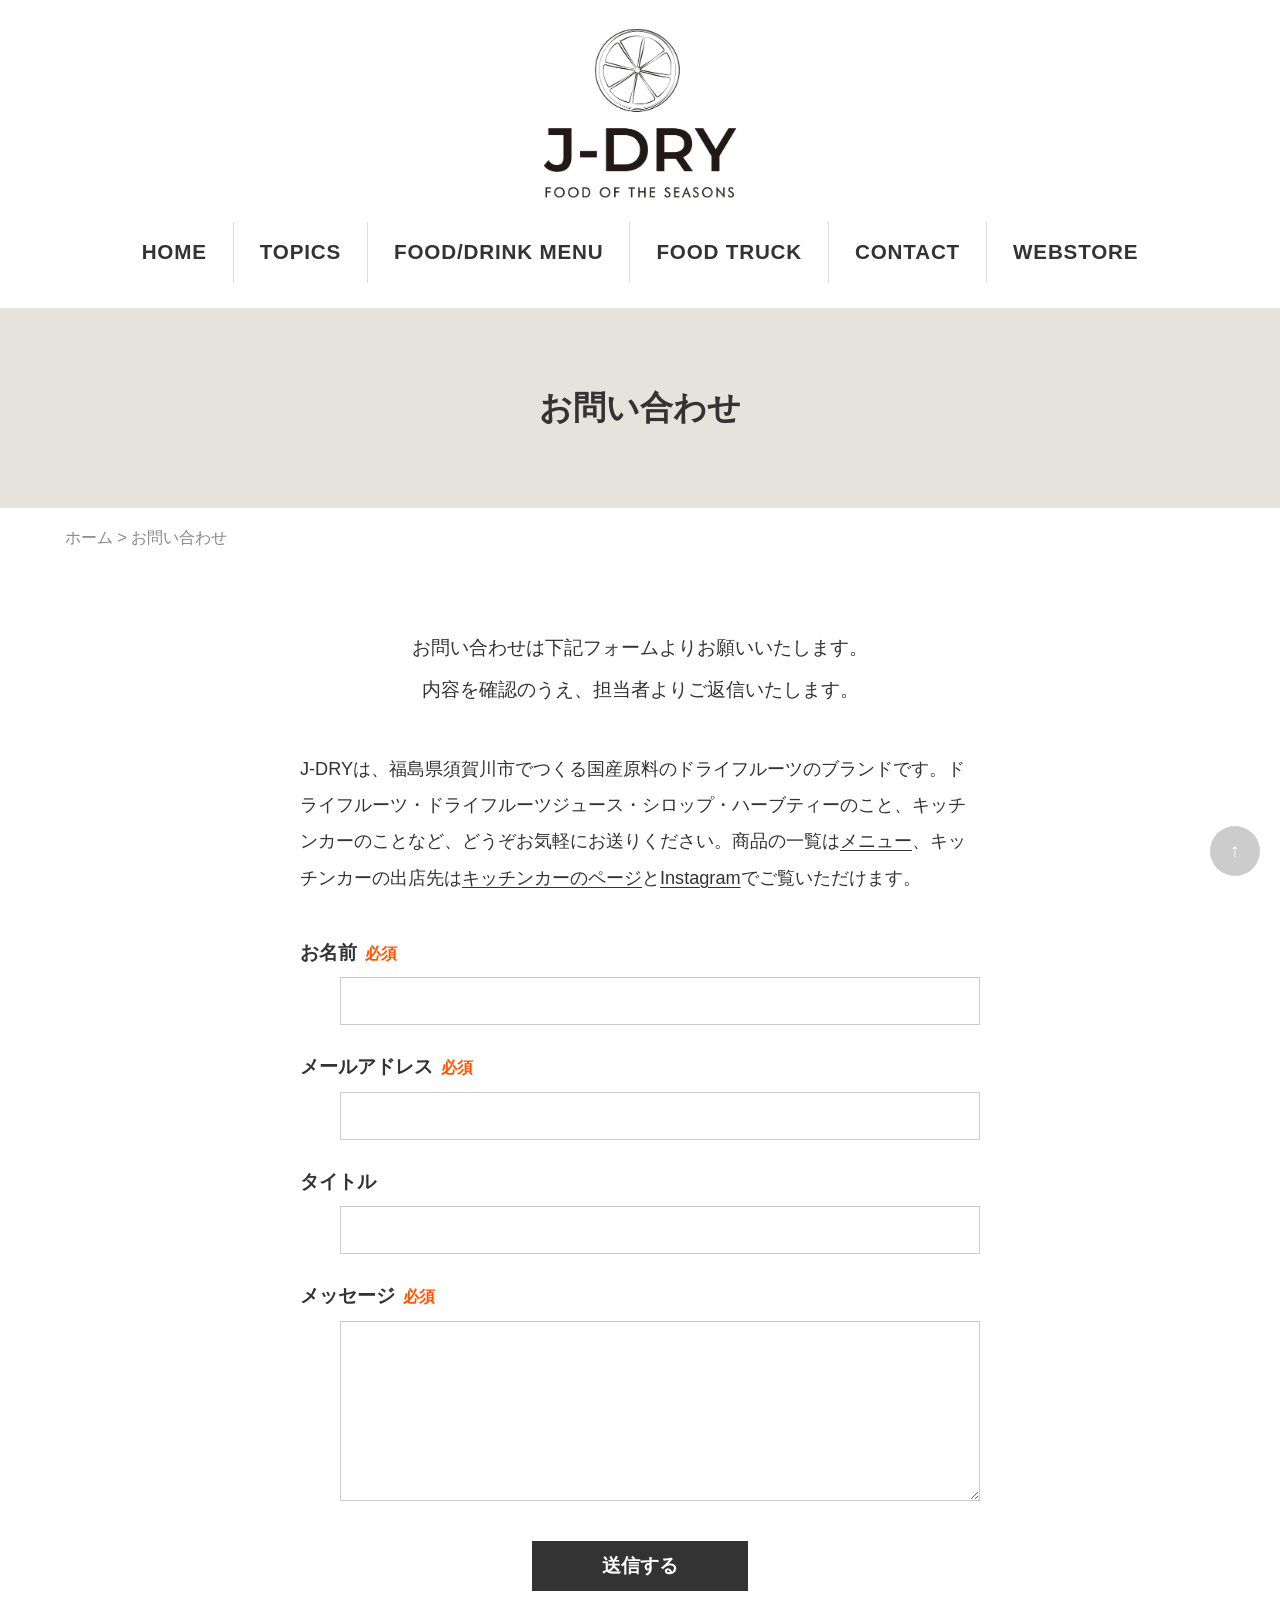
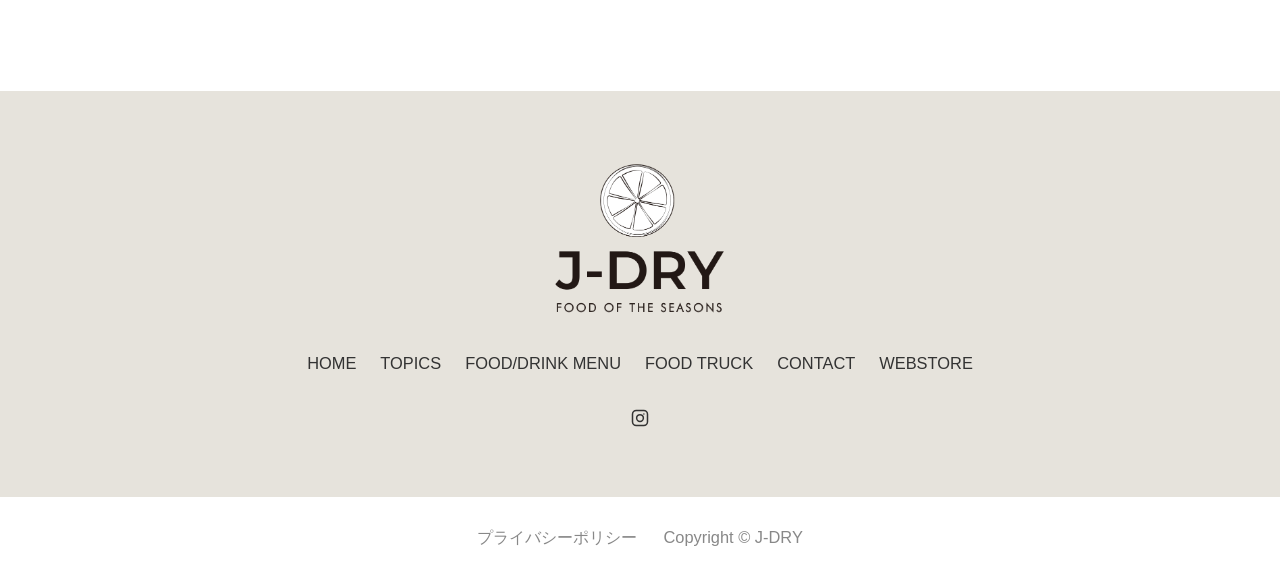
==== commit 5456aeea: "J-DRY：10/18の直し（画像webp・CLS・label・privacy）＋10/22 ジェイラップのボタン戻し・誤字3か所 - 10/22 ジェイラップの証明書更新（〜2027-05-07）を" ====
--- a/contact.html
+++ b/contact.html
@@ -53,14 +53,14 @@
   ]
 }
 </script>
-<link rel="stylesheet" href="assets/css/style.css?v=20261005">
+<link rel="stylesheet" href="assets/css/style.css?v=20261018d">
 </head>
 <body>
 
 <!-- ===== ヘッダー ===== -->
 <header id="header">
   <div id="header_inner">
-    <div id="logo_image"><a href="index.html"><picture><source media="(max-width:820px)" srcset="assets/img/logo_b_s.png"><img src="assets/img/logo-resized.png" alt="J-DRY" width="175"></picture></a></div>
+    <div id="logo_image"><a href="index.html"><picture><source media="(max-width:820px)" srcset="assets/img/logo_b_s.png" width="183" height="45"><source type="image/webp" srcset="assets/img/logo-resized.webp" width="175" height="155"><img src="assets/img/logo-resized.png" alt="J-DRY" width="175" height="155"></picture></a></div>
     <input type="checkbox" id="nav_toggle">
     <label class="nav_toggle_btn" for="nav_toggle" aria-label="メニュー"><span></span></label>
     <nav class="global_menu">
@@ -102,20 +102,20 @@
   -->
   <form class="contact_form" action="https://formspree.io/f/YOUR_FORM_ID" method="POST">
     <dl>
-      <dt>お名前<span class="req">必須</span></dt>
-      <dd><input type="text" name="name" required></dd>
+      <dt><label for="f_name">お名前</label><span class="req">必須</span></dt>
+      <dd><input type="text" name="name" id="f_name" required></dd>
     </dl>
     <dl>
-      <dt>メールアドレス<span class="req">必須</span></dt>
-      <dd><input type="email" name="email" required></dd>
+      <dt><label for="f_email">メールアドレス</label><span class="req">必須</span></dt>
+      <dd><input type="email" name="email" id="f_email" required></dd>
     </dl>
     <dl>
-      <dt>タイトル</dt>
-      <dd><input type="text" name="subject"></dd>
+      <dt><label for="f_subject">タイトル</label></dt>
+      <dd><input type="text" name="subject" id="f_subject"></dd>
     </dl>
     <dl>
-      <dt>メッセージ<span class="req">必須</span></dt>
-      <dd><textarea name="message" required></textarea></dd>
+      <dt><label for="f_message">メッセージ</label><span class="req">必須</span></dt>
+      <dd><textarea name="message" id="f_message" required></textarea></dd>
     </dl>
     <!-- 迷惑メール対策のハニーポット（人間には非表示・bot が入力すると送信破棄） -->
     <input type="text" name="_gotcha" tabindex="-1" autocomplete="off" aria-hidden="true" style="position:absolute;left:-9999px;width:1px;height:1px;overflow:hidden">
@@ -129,7 +129,7 @@
 <footer>
   <div id="footer_top">
     <div id="footer_top_inner">
-      <div id="footer_logo_image"><a href="index.html"><picture><source media="(max-width:820px)" srcset="assets/img/logo_b_s.png"><img src="assets/img/logo-resized.png" alt="J-DRY" width="175"></picture></a></div>
+      <div id="footer_logo_image"><a href="index.html"><picture><source media="(max-width:820px)" srcset="assets/img/logo_b_s.png" width="183" height="45"><source type="image/webp" srcset="assets/img/logo-resized.webp" width="175" height="155"><img src="assets/img/logo-resized.png" alt="J-DRY" width="175" height="155"></picture></a></div>
       <ul id="footer_menu_list">
         <li><a href="index.html">HOME</a></li>
         <li><a href="topics.html">TOPICS</a></li>
@@ -143,7 +143,7 @@
       </ul>
     </div>
   </div>
-  <div id="footer_bottom"><p id="copyright">Copyright &copy; J-DRY</p></div>
+  <div id="footer_bottom"><p id="copyright"><a class="privacy_link" href="privacy.html">プライバシーポリシー</a>Copyright &copy; J-DRY</p></div>
 </footer>
 
 <a id="return_top" href="#" aria-label="ページ上部へ戻る">↑</a>
--- a/assets/css/style.css
+++ b/assets/css/style.css
@@ -98,6 +98,17 @@
   color:#fff; background:var(--base);
 }
 .global_menu ul ul a:hover{ background:var(--accent); color:#fff; }
+/* ★2026-10-18 じろう：画面幅 821〜1023px（iPad 縦 834 など）で横一列のメニューが画面より広くなり、
+   WEBSTORE（通販の入口）が右の画面外に出ていた。この幅だけ文字を縮めた時と同じ大きさ（1rem）にし、
+   左右の余白を画面幅に合わせて詰める（1024px 以上・820px 以下は今までどおり）。 */
+@media (min-width:821px) and (max-width:1023px){
+  .global_menu > ul > li > a,
+  #header.is-stuck .global_menu > ul > li > a{
+    font-size:1rem; letter-spacing:.02em;
+    padding-left:clamp(12px, calc((100vw - 660px) / 12), 26px);
+    padding-right:clamp(12px, calc((100vw - 660px) / 12), 26px);
+  }
+}
 
 /* モバイル用ハンバーガー（PCでは非表示） */
 #nav_toggle{ display:none; }
@@ -150,7 +161,13 @@
 #top_slider .slide{ position:absolute; inset:0; opacity:0; transition:opacity 1.8s ease-in-out; }
 #top_slider .slide:first-child{ position:relative; }
 #top_slider .slide.is-active{ opacity:1; z-index:1; }
+/* ★2026-10-18 じろう：1枚目はJSを待たずに最初から見せる（今までは JS が動いてから1.8秒かけて浮かせていた。
+   その間はオープニングの白い幕の下なので見た目は同じ。待つ分だけスマホの表示完了＝LCPが約2秒遅れていた）。
+   最初の切り替えで main.js が .is-started を付けたら、いつもの切り替えに戻る */
+#top_slider:not(.is-started) .slide:first-child,
+#sp_slider:not(.is-started) .slide:first-child{ opacity:1; }
 #top_slider .slide img{ width:100%; display:block; }
+#top_slider .slide picture, #sp_slider .slide picture{ display:block; } /* ★2026-10-18 1枚目を <picture> で包んだ分（見た目は前と同じ） */
 .slider_dots{ position:absolute; left:0; right:0; bottom:15px; text-align:center; }
 .slider_dots button{
   width:12px; height:12px; margin:0 6px; padding:0; border:none; border-radius:50%;
@@ -213,7 +230,12 @@
 /* ★2026-09-08 社長「画像あと一回り大きくして」＝580px → 680px（約1.17倍）。
    HTMLの width="580" 属性より、こちらの指定が優先される。
    ★1つ目の帯（低温乾燥技術）も同じ画像・同じ組みなので揃えた。片方だけ大きいと不揃いに見えるため。 */
+/* ★2026-10-18 じろう：回るお皿の画像を、お皿の円にぴったりの正方形（424×424・webp）に切り直した。
+   元の 580×420 の長方形は回ると角が外へ出て、PC1280で横に最大24px揺れていた。
+   お皿の大きさは前と同じ（元の幅 × 424/580）。正方形なので回っても角の出っ張りが小さく、画面の外に出ない。
 .index_band .band_image img{ width:100%; max-width:680px; height:auto; }
+   正方形にした分（縦が 420→424 の比で約1%高い）は上下の負のマージンで打ち消し、帯の高さも前と同じにする。 */
+.index_band .band_image img.spin-in{ width:calc(100% * 424 / 580); max-width:calc(680px * 424 / 580); margin:calc(min(100%, 680px) * -2 / 580) 0; }
 /* ★2026-09-08 社長「もう少し小さく中央寄せで見やすく」。42px→34px相当・中央揃え・行間を詰めた */
 .index_band .headline{ font-size:1.6rem; line-height:1.6; font-weight:bold; margin:0 0 18px; font-family:var(--mincho); text-align:center; }
 /* ★2026-09-08 社長「タイトルと文章のサイズ考え見やすく」。
@@ -591,6 +613,16 @@
 }
 .contact_form input:focus,.contact_form textarea:focus{ outline:none; border-color:var(--accent); }
 .contact_form textarea{ min-height:180px; resize:vertical; }
+/* ★2026-10-18 じろう：プライバシーポリシー（お問い合わせと同じ幅・同じ帯の型。見出しは明朝で他ページに合わせる） */
+.privacy_wrap h2{ font-family:var(--mincho); font-size:1.15rem; font-weight:bold; margin:44px 0 14px; padding-bottom:8px; border-bottom:1px solid var(--beige-line); }
+.privacy_wrap p, .privacy_wrap li, .privacy_wrap dd, .privacy_wrap dt{ font-size:.95rem; line-height:2; }
+.privacy_wrap p{ margin:0 0 14px; }
+.privacy_wrap ul{ margin:0 0 14px; padding-left:1.4em; list-style:disc; }
+.privacy_wrap a{ text-decoration:underline; text-underline-offset:3px; overflow-wrap:anywhere; }
+.privacy_dl{ display:grid; grid-template-columns:6em 1fr; gap:4px 12px; margin:0; }
+.privacy_dl dt{ font-weight:bold; }
+.privacy_dl dd{ margin:0; }
+.privacy_date{ margin-top:44px !important; text-align:right; color:#666; }
 .form_status{ margin:20px 0 0; padding:14px 16px; border-radius:4px; font-size:1rem; line-height:1.7; text-align:center; }
 .form_status.is-pending{ background:#f3f1ec; color:var(--base); }
 .form_status.is-success{ background:#eaf5ea; color:#2e7d32; border:1px solid #c3e2c3; }
@@ -617,6 +649,9 @@
 #footer_social svg{ display:block; }
 #footer_bottom{ height:80px; }
 #copyright{ text-align:center; line-height:80px; font-size:0.86rem; color:#888; }
+/* ★2026-10-18 じろう：プライバシーポリシーへの入口。スマホではフッターのメニューが消えるので、全幅で見える著作権表示の行に並べる */
+#copyright .privacy_link{ color:inherit; margin-right:1.6em; }
+#copyright .privacy_link:hover{ color:var(--accent); }
 
 /* ページ上部へ戻る */
 #return_top{ position:fixed; right:20px; bottom:24px; width:50px; height:50px; border-radius:50%;
@@ -689,6 +724,7 @@
   .index_band .desc{ font-size:1rem; line-height:2; margin:0 0 12px; }
   .index_band .band_image{ flex:none; width:90%; margin:10px auto 0; }
   .index_band .band_image img{ width:100%; height:auto; max-width:none; }
+  .index_band .band_image img.spin-in{ width:calc(100% * 424 / 580); max-width:none; margin:calc(100% * -2 / 580) 0; }
   .index_band.reverse .band_inner{ flex-direction:column-reverse; padding:30px 15px; }
   .index_band.reverse .band_image{ margin:0 auto 30px; }
   .index_band .link_button{ display:block; width:max-content; max-width:100%; height:auto; line-height:1.7; padding:14px 24px; margin:10px auto 0; text-align:center; white-space:normal; }
